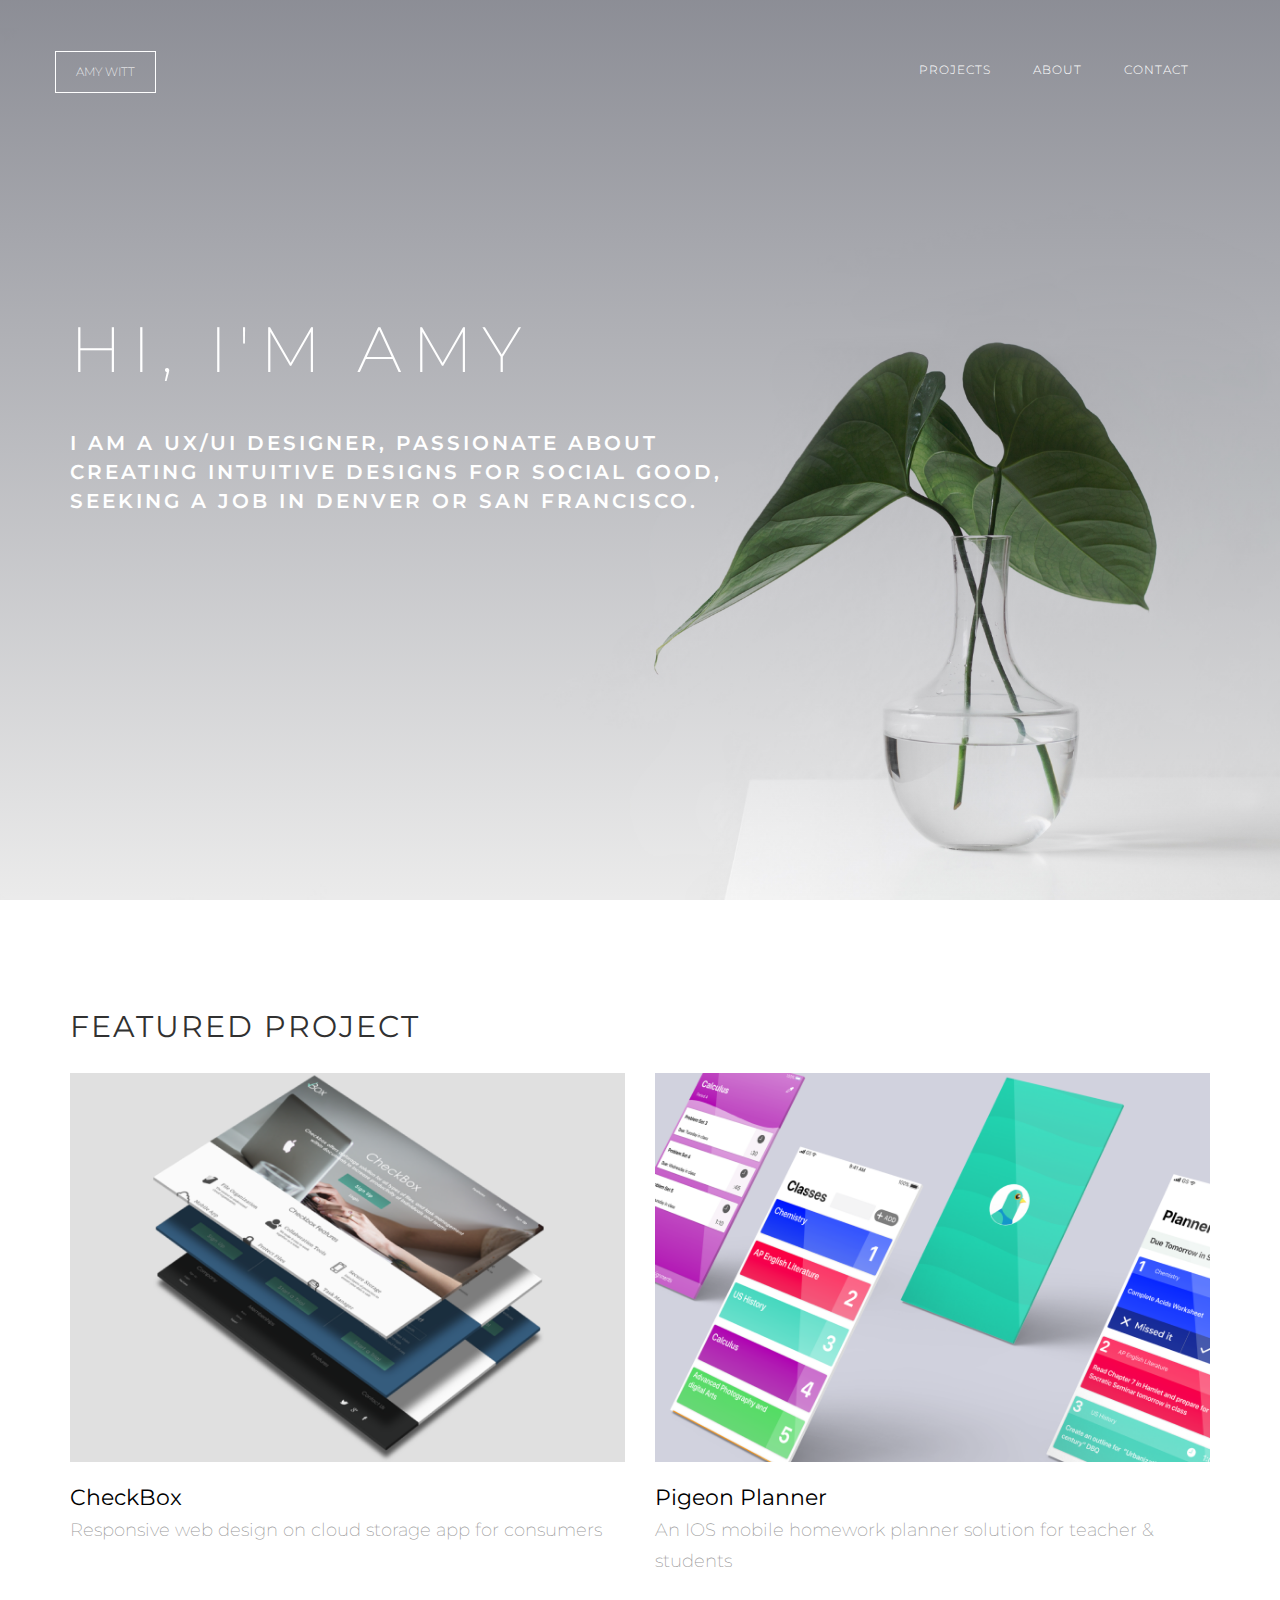
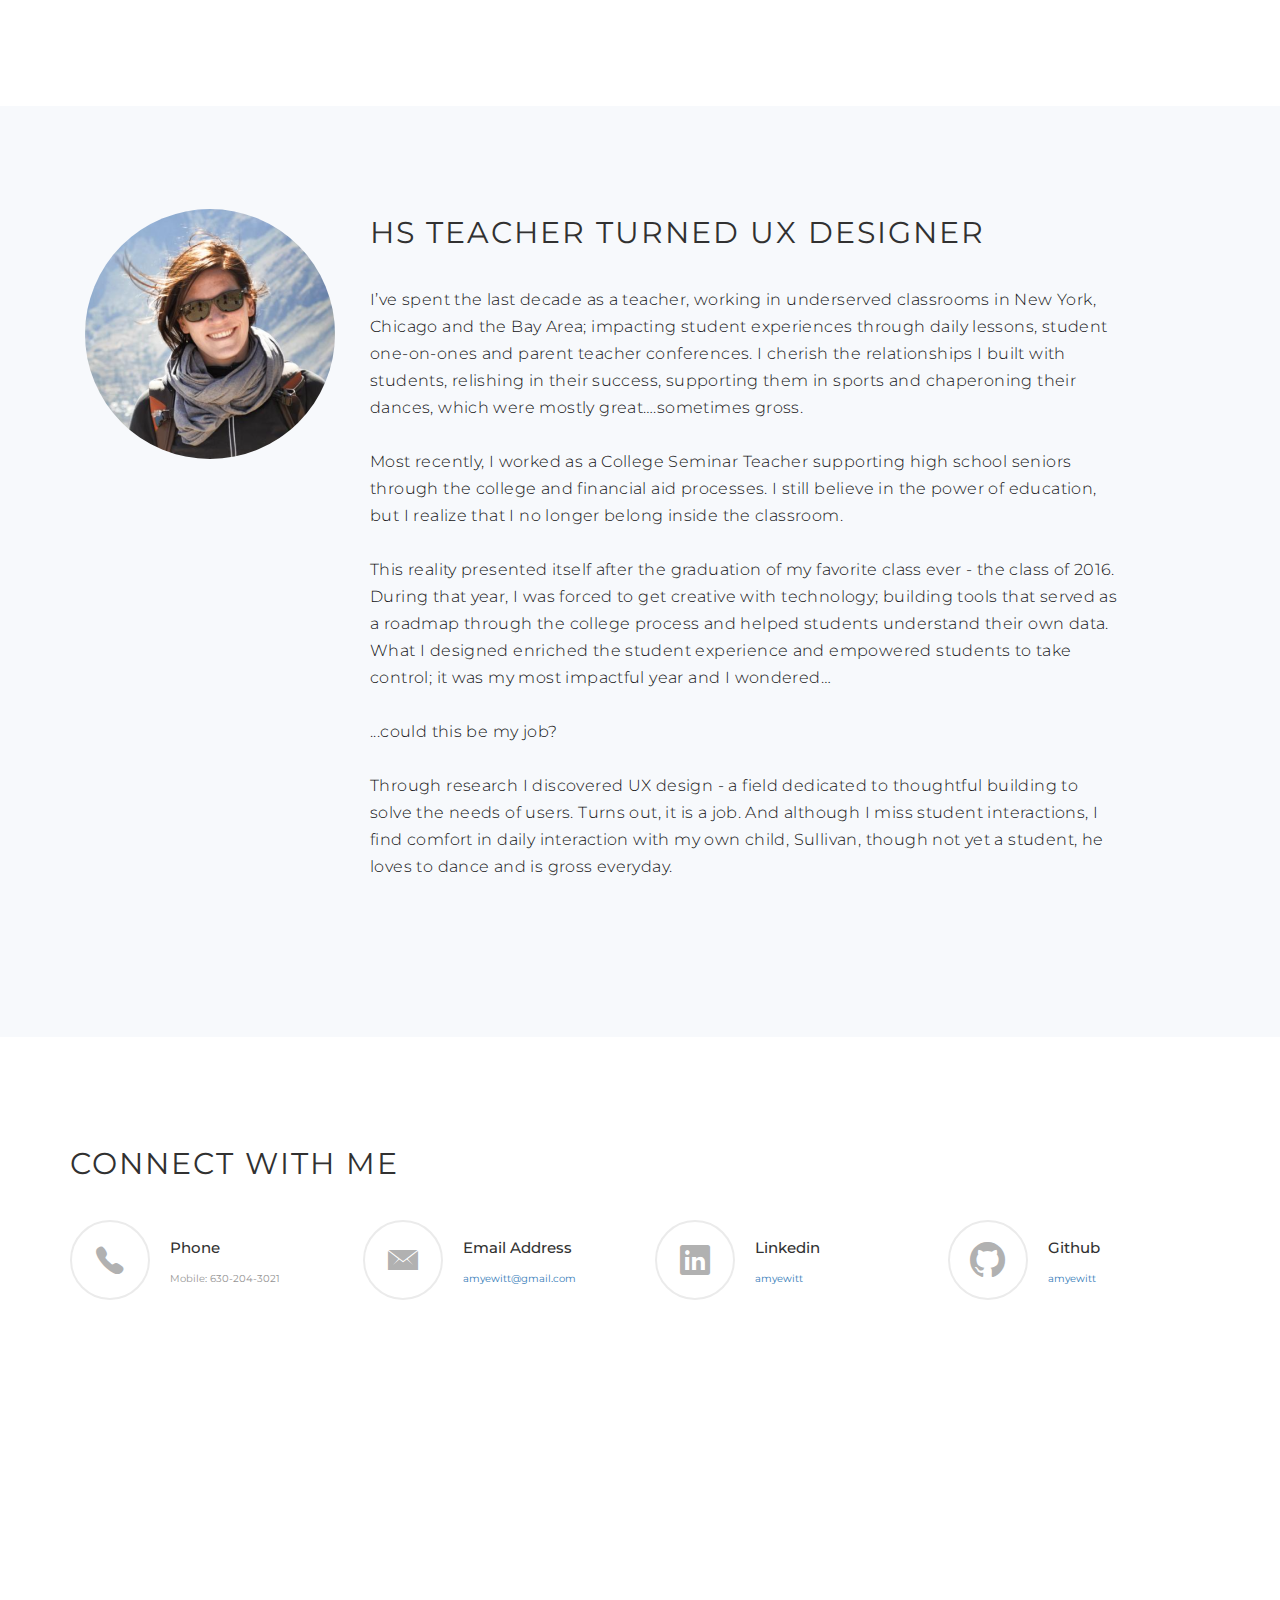
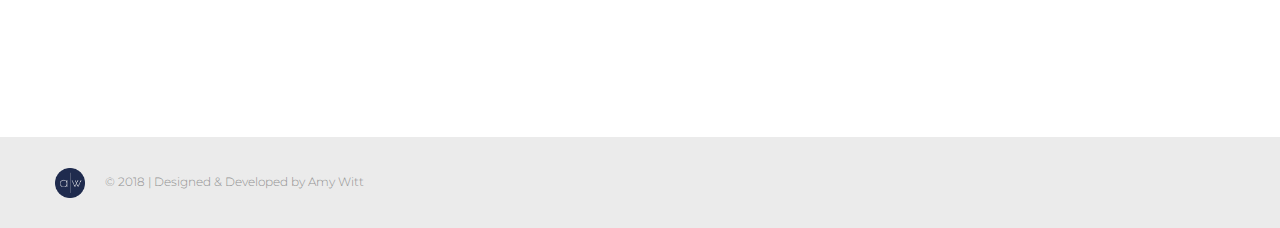
==== index.html @ c48c39c2 "update" ====
<!DOCTYPE html>
<html class="noIE" lang="en-US">
	<head>
		<!-- meta -->

		<link rel="apple-touch-icon" sizes="57x57" href="assets/images/favicon.ico/apple-icon-57x57.png">
			<link rel="apple-touch-icon" sizes="60x60" href="assets/images/favicon.ico/apple-icon-60x60.png">
			<link rel="apple-touch-icon" sizes="72x72" href="assets/images/favicon.ico/apple-icon-72x72.png">
			<link rel="apple-touch-icon" sizes="76x76" href="assets/images/favicon.ico/apple-icon-76x76.png">
			<link rel="apple-touch-icon" sizes="114x114" href="assets/images/favicon.ico/apple-icon-114x114.png">
			<link rel="apple-touch-icon" sizes="120x120" href="assets/images/favicon.ico/apple-icon-120x120.png">
			<link rel="apple-touch-icon" sizes="144x144" href="assets/images/favicon.ico/apple-icon-144x144.png">
			<link rel="apple-touch-icon" sizes="152x152" href="assets/images/favicon.ico/apple-icon-152x152.png">
			<link rel="apple-touch-icon" sizes="180x180" href="assets/images/favicon.ico/apple-icon-180x180.png">
			<link rel="icon" type="image/png" sizes="192x192"  href="assets/images/favicon.ico/android-icon-192x192.png">
			<link rel="icon" type="image/png" sizes="32x32" href="assets/images/favicon.ico/favicon-32x32.png">
			<link rel="icon" type="image/png" sizes="96x96" href="assets/images/favicon.ico/favicon-96x96.png">
			<link rel="icon" type="image/png" sizes="16x16" href="assets/images/favicon.ico/favicon-16x16.png">
			<link rel="manifest" href="/manifest.json">
			<meta name="msapplication-TileColor" content="#ffffff">
			<meta name="msapplication-TileImage" content="/ms-icon-144x144.png">
			<meta name="theme-color" content="#ffffff">

			<meta http-equiv="X-UA-Compatible" content="IE=edge">
			<meta http-equiv="Content-Type" content="text/html; charset=UTF-8"/>
			<meta name="viewport" content="width=device-width, initial-scale = 1.0, maximum-scale=1.0, user-scalable=no"/>
			<meta name="Amy Witt Portfolio" content="UX Design Portfolio">
    	<meta name="Amy Witt" content="UX Designer">

    	<title>Amy Witt | Portfolio</title>

			<link href="https://fonts.googleapis.com/css?family=Montserrat:100,200,300,400,500,600,700,800,900" rel="stylesheet">
    	<link href="https://fonts.googleapis.com/css?family=Lato:100,100i,300,300i,400,400i,700,700i,900,900i" rel="stylesheet">


			<link rel="stylesheet" href="assets/css/bootstrap.min.css">
			<link rel="stylesheet" href="assets/css/ionicons.min.css">
			<link rel="stylesheet" href="assets/css/owl.carousel.css">
			<link rel="stylesheet" href="assets/css/owl.theme.css">
	    <link rel="stylesheet" href="assets/css/main.css">
			<link rel="stylesheet" href="assets/css/one-page-style.css">

			<!-- Global site tag (gtag.js) - Google Analytics -->
			<script async src="https://www.googletagmanager.com/gtag/js?id=UA-115890417-1"></script>
			<script>
				window.dataLayer = window.dataLayer || [];
				function gtag(){dataLayer.push(arguments);}
				gtag('js', new Date());

				gtag('config', 'UA-115890417-1');
			</script>

	</head>
  <body>
    <section class="header" id="header">

      <nav class="navbar navbar-default" id="navigation-bar">
        <div class="container">
        <!-- Brand and toggle get grouped for better mobile display -->
          <div class="navbar-header">
            <button type="button" class="navbar-toggle collapsed" data-toggle="collapse" data-target="#bs-example-navbar-collapse-1" aria-expanded="false">
              <span class="sr-only">Toggle navigation</span>
              <span class="icon-bar"></span>
              <span class="icon-bar"></span>
              <span class="icon-bar"></span>
            </button>
            <a class="navbar-brand" href="index.html">Amy Witt
            </a>
          </div> <!-- /.navbar-header -->

          <!-- Collect the nav links, forms, and other content for toggling -->
            <div class="collapse navbar-collapse" id="bs-example-navbar-collapse-1">
            <ul class="nav navbar-nav navbar-right">
              <li><a href="#portfolio">projects</a></li>
              <li><a href="#about">about</a></li>
              <li><a href="#contact">contact</a></li>
            </ul> <!-- /.nav -->
            </div><!-- /.navbar-collapse -->
          </div><!-- /.container -->
      </nav>
      <div class="container">
        <div class="header-table">
          <div class="header-wrapper">
            <h1 class="header-title">
              Hi, I'm Amy
            </h1>
            <p class="header-subtitle">
              I am a UX/UI designer, passionate about creating intuitive designs for social good, seeking a job in Denver or San Francisco.
            </p>
          </div> <!-- /.header-wrapper -->
        </div>
      </div> <!-- /.container -->
    </section> <!-- /#header -->

      <!-- Portfolio -->
  	<section class="portfolio" id="portfolio">
  		<div class="container section-wrapper">
  			<h2 class="section-title black">
  				featured project
  			</h2> <!-- /.section-title -->
  			<div class="row">
					<!-- if one project col-bg-4 col-sm-8, if two projects col-md-6, col-sm-8, if 3 or more col-sm-4, col-md-8-->
  				<div class="col-md-6 col-sm-8">
  					<div class="portfolio-item">
  							<a href="checkbox.html">
  								<div class="portfolio-img">
  								 <img src="assets/images/port-1.png" alt="project image" class="port-item"/>
  								</div> <!-- /.portfolio-img -->
  							</a>
	  						<div class="portfolio-item-details">
									<a href="checkbox.html">
	  							<div class="portfolio-item-name">
	  								CheckBox<br>
	                  <small>Responsive web design on cloud storage app for consumers</small>
	  							</div> <!-- /.portfolio-item-name -->
								</a>
	  						</div> <!-- /.portfolio-item-details -->
  					</div> <!-- /.portfolio-item -->
  				</div> <!-- /.col-md-4 -->

					<div class="col-md-6 col-sm-8">
  					<div class="portfolio-item">
  							<a href="pigeon.html">
  								<div class="portfolio-img">
  								 <img src="assets/images/port-2.png" alt="project image" class="port-item"/>
  								</div> <!-- /.portfolio-img -->
  							</a>
	  						<div class="portfolio-item-details">
									<a href="pigeon.html">
	  							<div class="portfolio-item-name">
	  								Pigeon Planner<br>
	                  <small>An IOS mobile homework planner solution for teacher & students</small>
	  							</div> <!-- /.portfolio-item-name -->
								</a>
	  						</div> <!-- /.portfolio-item-details -->
  					</div> <!-- /.portfolio-item -->
  				</div> <!-- /.col-md-4 -->
					<!--
  				<div class="col-sm-4 col-med-8">
  					<div class="portfolio-item">
  						<a href="#">
  							<div class="portfolio-img">
  									<img src="assets/images/port-3.png" alt="project image" class="port-item">
  							</div>
  						</a>
  						<div class="portfolio-item-details">
  							<div class="portfolio-item-name">
  								Project Title <br>
                  <small>A short summary of the project for visitors to understand my role</small>
  							</div>
  						</div>
  					</div>
  				</div>
  				<div class="col-sm-4 col-med-8">
  					<div class="portfolio-item">
  						<a href="#">
  							<div class="portfolio-img">
  									<img src="assets/images/port-4.png" alt="project image" class="port-item">
  							</div>
  						</a>
  						<div class="portfolio-item-details">
  							<div class="portfolio-item-name">
  								Project Title <br>
                  <small>A short summary of the project for visitors to understand my role</small>
  							</div>
  						</div>
  					</div>
  				</div>
  				<div class="col-sm-4 col-med-8">
  					<div class="portfolio-item">
  						<a href="#">
  							<div class="portfolio-img">
  									<img src="assets/images/port-5.png" alt="project image" class="port-item">
  							</div>
  						</a>
  						<div class="portfolio-item-details">
  							<div class="portfolio-item-name">
  								Project Title <br>
                  <small>A short summary of the project for visitors to understand my role</small>
  							</div>
  						</div>
  					</div>
  				</div>
  				<div class="col-sm-4 col-med-8">
  					<div class="portfolio-item">
  						<a href="#">
  							<div class="portfolio-img">
  									<img src="assets/images/port-6.png" alt="project image" class="port-item">
  							</div>
  						</a>
  						<div class="portfolio-item-details">
  							<div class="portfolio-item-name">
  								Project Title <br>
                  <small>A short summary of the project for visitors to understand my role</small>
  							</div>
  						</div>
  					</div>
  				</div>
					-->
  			</div> <!-- /.row -->
  		</div> <!-- /.container -->
  	</section> <!-- /.portfolio -->

		<!-- About Me -->
		<section class="about" id="about">
			<div class="container section-wrapper">

				<div class="about-content">
					<div class="col-lg-3 col-md-4 col-sm-4">
						<img src="assets/images/bio_pic.png" alt="Bio Pic" class="about-img">
					</div> <!-- /.col-md-3 -->

				</div> <!-- /.row -->

				<div class="row">

					<div class="col-lg-8">
						<h2 class="section-title black">
							HS teacher turned UX designer
						</h2> <!-- /.section-title -->
						<p class="section-item-detail">
							I’ve spent the last decade as a teacher, working in underserved classrooms in New York, Chicago and the Bay Area; impacting student experiences through daily lessons, student one-on-ones and parent teacher conferences. I cherish the relationships I built with students, relishing in their success, supporting them in sports and chaperoning their dances, which were mostly great….sometimes gross.<br></br>

							Most recently, I worked as a College Seminar Teacher supporting high school seniors through the college and financial aid processes. I still believe in the power of education, but I realize that I no longer belong inside the classroom.<br></br>

							This reality presented itself after the graduation of my favorite class ever - the class of 2016. During that year, I was forced to get creative with technology; building tools that served as a roadmap through the college process and helped students understand their own data. What I designed enriched the student experience and empowered students to take control; it was my most impactful year and I wondered…<br></br>

							...could this be my job?<br></br>

							Through research I discovered UX design - a field dedicated to thoughtful building to solve the needs of users. Turns out, it is a job. And although I miss student interactions, I find comfort in daily interaction with my own child, Sullivan, though not yet a student, he loves to dance and is gross everyday.<br></br>
						</p>
					</div>
				</div> <!-- /.row -->

			</div> <!-- /.container -->
		</section> <!-- /.about -->

    <!-- Contact -->
  	<section class="contact section-wrapper" id="contact">
  		<div class="container">
  			<h2 class="section-title black">
  				Connect With Me
  			</h2> <!-- /.section-title -->
  			<div class="row">
  	            <div class="col-md-3 contact-item col-sm-7 col-xs-12">
  	                <i class="ion-ios-telephone"></i>
  	                <h3>Phone</h3>
  	                <p class="contact">
  	                    Mobile: 630-204-3021 <br>
  	                </p>
  	            </div>
  	            <div class="col-md-3 contact-item col-sm-7 col-xs-12">
  	                <i class="ion-ios-email"></i>
  	                <h3>Email Address</h3>
  	                <p class="contact">
  	                    <a href="mailto:amyewitt@gmail.com">amyewitt@gmail.com</a> <br>
  	                </p>
  	            </div>
  							<div class="col-md-3 contact-item col-sm-7 col-xs-12">
  	                <i class="ion-social-linkedin"></i>
  	                <h3>Linkedin</h3>
  	                <p class="contact">
  	                    <a href="https://www.linkedin.com/in/amyewitt/">amyewitt</a><br>
  	                </p>
  	            </div>
  							<div class="col-md-3 contact-item col-sm-7 col-xs-12">
  	                <i class="ion-social-github"></i>
  	                <h3>Github</h3>
  	                <p class="contact">
  	                    <a href="https://github.com/amyewitt">amyewitt</a><br>
  	                </p>
  	            </div>


  	        </div> <!-- /.row -->

  					<!--
  					<form class="row form">
                  <h3>Leave A Message</h3>
                  <div class="col-sm-4 col-xs-12 form-group">
                      <label class="sr-only">Name</label>
                      <input name="name" class="form-control" type="text" placeholder="First Name">
                  </div>
                  <div class="col-sm-4 col-xs-12 form-group">
                      <label class="sr-only">Email</label>
                      <input name="email" class="form-control" type="email" placeholder="Email address">
                  </div>
                  <div class="col-sm-4 col-xs-12 form-group">
                      <label class="sr-only">Website</label>
                      <input name="website" class="form-control" type="text" placeholder="Your website">
                  </div>
                  <div class="row">
                      <div class="col-md-12 col-xs-12 form-group">
                          <label class="sr-only">Message</label>
                          <textarea class="message form-control" placeholder="Write message"></textarea>
                      </div>
                      <input class="btn btn-sub" type="submit" value="Send Message">
                  </div>
              </form>
  						-->
  		</div> <!-- /.container -->
  	</section> <!-- /.contact -->


      <!-- Footer -->
  	<footer>
  		<div class="container">
  			<div class="row">
  				<div class="col-bg-12">
  					<div class="copy">
  						<img src="assets/images/logo.png"/>&copy; 2018 | Designed & Developed by Amy Witt
  					</div>
  				</div>
  			</div> <!-- /.row -->
  		</div> <!-- /.container -->
  	</footer>

    <script src="assets/js/jquery-1.11.2.min.js"></script>
    <script src="assets/js/bootstrap.min.js"></script>
    <script src="assets/js/owl.carousel.min.js"></script>
    <script src="assets/js/contact.js"></script>
	   <script src="assets/js/script.js"></script>



     </body>
 </html>
---- assets/css/main.css ----
/*=================================================
||				1. Imports
==================================================*/


body
{
	font-family: 'Montserrat', sans-serif;
	overflow-x: hidden;
	color: #313131;
}
.black{
	color: #313131;
}
.white{
	background: #fff ;
}
.green{
	background: #143823;
}
.section-wrapper{
	padding-top: 90px;
	padding-bottom: 80px;
}
.section-title{
	font-size: 30px;
	font-weight: 400;
	text-transform: uppercase;
	text-align: left;
	letter-spacing: 2px;
	margin-bottom: 15px;
}
.section-item-title{
	font-size: 20px;
	font-weight: 400;
	letter-spacing: 3px;
	text-transform: uppercase;
}
.section-item-detail{
	font-size: 16px;
    font-weight: 300;
    margin-bottom: 50px;
    color: #999;
    letter-spacing: .39px;
}

.underline{
	height: 2px;
	width: 50px;
	margin: 0px auto 60px;
}

/*=================================================
||				3. Header
==================================================*/

.header
{
	background: linear-gradient(to top, rgba(46, 49, 65, 0), rgba(46, 49, 65, .5)),url('../images/01_header_image.png');
	background-color: #ebebeb;
	background-repeat: no-repeat;
	background-position: bottom;
	background-size: 100%;
	background-attachment: fixed;
	height: 100vh;
	color: #fff;
	text-transform: uppercase;
}

@media (max-width:1070px) and (min-width:621px) {
	.header {
	background-attachment: scroll !important;
	height: 90vh;
}
}
@media (max-width:620px) {
	.header {
	background-attachment: scroll !important;
	height: 75vh;
	background-size: cover;
}

}

/*=================================navbar==========================*/
.navbar-default .navbar-brand{
	border: 1px solid #fff;
	color: #fff;
	font-size: 12px;
	padding: 10px 20px;
	height: auto;
	font-weight: 200;
}
.navbar-default .navbar-brand:focus, .navbar-default .navbar-brand:hover{
	color: #fff;
}
.navbar-default .navbar-toggle .icon-bar {
    background-color: #FFF;
}
.navbar-fixed-top .navbar-toggle .icon-bar {
    background-color: #313131;
}
.navbar-fixed-top .navbar-toggle{
	border-color: #313131;
}
.navbar-default {
    background-color: transparent;
    border-color: transparent;
    padding-top: 50px;
}
.navbar-default .navbar-nav>li>a{
	color: #fff;
    /*text-transform: uppercase;*/
    padding-right: 20px;
    padding-left: 20px;
    border: 1px solid transparent;
    font-size: 12px;
    font-weight: 300;
    letter-spacing: 1px;
}
.navbar-default .navbar-toggle{
	border-radius: 0px;
}
.navbar-default .navbar-nav>li>a:hover{
	border: 1px solid rgba(255, 255, 255, 0.6);
	color: #fff;
}
.navbar-default .navbar-nav>li>a:focus, .navbar-default .navbar-nav>li>a:hover{
	color: #fff;
}
.navbar-nav>li>a {
    padding-top: 8px;
    padding-bottom: 8px;
}
.navbar-default .navbar-toggle:focus, .navbar-default .navbar-toggle:hover{
	background: transparent;
}
.navbar-default .navbar-nav>.active>a, .navbar-default .navbar-nav>.active>a:focus, .navbar-default .navbar-nav>.active>a:hover{
    background-color: transparent;
    border: 1px solid rgba(255, 255, 255, 0.6);
    color: #fff;
}

@media (max-width: 960px){
	.nav>li{
		text-align: center;
	}

  .navbar-default .navbar-brand{
		margin-left: 15px;
	}
}

/*======================================Home===================================*/

.header-wrapper{
	text-align: left;
	display: table-cell;
	vertical-align: top;
	position: relative;
	padding-top: 20vh;
}
.header-table{
	display: table;
	height: 100vh;
	width: 100%;
}
.header-title{
	font-size: 64px;
	letter-spacing: 10px;
	font-weight: 200;
	margin-bottom: 5vh;
}
.header-subtitle{
	font-size: 20px;
	letter-spacing: 3px;
	font-weight: 600;
	width: 60%;
}

@media (max-width:1070px) and (min-width:621px) {

	.header-wrapper{
		padding-top: 20vh;
	}

.header-subtitle{
  width: 80%
}
}

@media screen and (max-width: 620px) {
	.header-wrapper{
		padding-top: 2vh;
	}

.header-title{
	font-size: 40px;
	letter-spacing: 5px;
}

.header-subtitle{
	font-size: 14px;
  width: 80%
}
}

@media (max-width: 480px){
	.header-table{
		max-height: 627px;
	}
}


/*=================================================
||				Portfolio
==================================================*/
.porfolio{
	background: #ffffff;
}
.portfolio-img{
	position: relative;
	overflow: hidden;
	text-align: center;
}
.portfolio-img .port-item{
	width: 100%;
	height: auto;
	transition: all .6s ease-in-out;
}


.portfolio-img:after {
    content: '\A';
    position: absolute;
    width: 100%; height:100%;
    top:0; left:0;
    background:rgba(0,0,0,0.5);
    opacity: 0;
    transition: all 1s;
    -webkit-transition: all 1s;
}

.portfolio-img:hover:after {
    opacity: 1;
}

.portfolio-img:hover .portfolio-img-hover{
	position: absolute;
	top: 0;
	left: 0;
	width: 100%;
	height: 100%;
	transition: all .6s ease-in-out;
	background: rgba(0, 0, 0, 0.5);
}

.plus{
	display: none;
}
.portfolio-img:hover .plus{
	display: inline-block;
	padding-top: 25%;
}
.portfolio-img:hover .port-item{
	transform: scale(1.1);
}

.portfolio .section-title{
	margin-bottom: 30px;
	padding-bottom: 0px;
}

.portfolio-item-details{
	margin: 20px 0px 50px;
}
.portfolio-item-name{
	display: inline-block;
	/*change font size below to 15px when 3 projects*/
	font-size: 22px;
}

a .portfolio-item-name {
	text-decoration: none;
	color:black;
}

.portfolio-item-name small{
	/*change font size below to 13px when 3 projects and delete font weight*/
	font-size: 18px;
	color: #999999;
	font-weight: 200;
}

.portfolio-item-name a:hover{
	color:#C2C2C2;
}


@media (max-width: 960px){
  .portfolio .portfolio-item{
		margin: 15px;
	}

	.portfolio-item-details{
		margin: 20px 0px 50px;
	}
	.portfolio-item-name{
		display: inline-block;
		font-size: 15px;
	}

	.portfolio-item-name a{
		text-decoration: none;
		color:black;
	}

	.portfolio-item-name small{
		font-size: 13px;
		color: #969595;
	}

	.portfolio .section-wrapper{
		padding-top: 60px;
		padding-bottom: 80px;
	}
}

/*=================================================
||				Contact
==================================================*/

.contact{
    background: #ffffff;
    text-align: left;
}

.contact .container{
    height: 35vh;
}

.contact .section-title {
	margin-bottom: 40px;
	padding-bottom: 0px;
}

.contact i {
    width: 80px;
    height: 80px;
    border-radius: 60px;
    border: 2px solid #ebebeb;
    color: #b1b1b1;
    font-size: 40px;
    display: inline-block;
    margin-right: 20px;
    margin-top: 0px;
    padding: 10px 0;
    text-align: center;
    float: left;
    transition: all .6s ease-in-out;
}
.contact-item:hover i{
    background-color: #b1b1b1;
    border: 2px solid #b1b1b1 !important;
    color: #fff;
}
.contact h3{
  padding-top: 0px;
  padding-bottom: 5px;
  font-size: 15px;
}
.contact p{
  font-size: 13px;
  color: #969595;
}

.btn-sub {
    border-radius: 0px;
    color: white;
    background-color: #143823;
    padding: 10px 25px;
    margin: 10px 30px;
    border-color: #143823;
    text-transform: uppercase;
    transition: all .4s ease-in-out;
}
.btn-sub:hover{
    background-color: #fff;
    border-color: #143823;
    color: #143823;
}

@media (max-width:1366px) and (min-width:1000px) {
.contact .container{
		height: 530px;
}

.contact h3{
	padding-top: 0px;
	padding-bottom: 5px;
	font-size: 15px;
}

.contact p{
  font-size: 10px;
  color: #969595;
}

.contact-item {
	margin-bottom: 20px;
}

.contact i {
		margin-bottom: 20px;
	}
}

@media (max-width: 999px){
.contact .container{
    height: 530px;
}

.contact h3{
  padding-top: 0px;
  padding-bottom: 5px;
  font-size: 15px;
}

.contact p{
  font-size: 13px;
}

.contact-item {
	margin-bottom: 20px;
	margin-right: 0px;
	margin-left: 0px;
}

.contact i {
    margin-bottom: 20px;
	}
}
/*

.form{
    margin-top: 50px;
    background: #f9f9f9;
}
.form h3{
    margin-left: 15px;
    font-size: 25px;
}
.form .message{
    margin: 0px 15px;
    height: 180px;
    width: 98%;
}

input[type="username"], input[type="email"], input[type="text"], .message{
  border-color: transparent;
  background: #fff;
  font-size: 13px;
  color: #969595;
}
input[type="username"]:focus, input[type="email"]:focus, input[type="text"]:focus, .message:focus{
    border-color: #4a148c;
    box-shadow: 0 0 8px rgba(74,20,140,.1) !important;
}
input.form-control, .message {
    border-radius: 0px;
}
*/

/*=================================================
||				About
==================================================*/

.about{
	background: #F7F9FC;
}

.about-content {
	display: block;
}

.about-img {
	display: inline-block;
  border-radius: 180px;
	height: 250px;
	width: auto;
	margin-top: 5%;
	margin-bottom: 5%;
}

.about-detail{
  font-family: 'lato', sans-serif;
	font-size: 16px;
	color: #999999;
	font-weight: 200;
	top: 50%;
	transform: translateY(50%);
	/*position: absolute;*/
	/*padding-left: 40px;*/
    /*line-height: 22px;*/
}
.section-item-title, .section-item-detail{
	text-align: left;
}

.about .section-title{
	margin-bottom: 3%;
	display: inline-block;
}

.section-item-detail {
	display: inline-block;
	font-size: 16px;
	line-height: 27px;
	color: #121212;
	margin-top: 2%;
}

.about .row:nth-child(4){
	margin-top: 50px;
}

@media (max-width:1070px) and (min-width:621px){

		img.about-img {
	    height: 300px;
			text-align: center;
	}

.about .section-title{
  text-align: left;
  font-size: 24px;
}

.about .section-title {
	width: 1500px;
}
}

@media (max-width:620px){

		img.about-img {
	    height: 200px;
			text-align: center;
	}

.about .section-title{
  text-align: left;
  font-size: 24px;
}
}


  /*=================================================
  ||				10. Footer
  ==================================================*/

  .copy{
  	font-size: 12px;
  	font-weight: 300;
  	color: #929292;
  	padding: 10px 0px;
  }


  /*=================================================
  ||				11. Others
  ==================================================*/

  /*Testimonial*/
  .testimonial{
  	background: url('../images/testimonial.png');
  	color: #fff;
  }
  .testimonial .section-title{
  	color: #fff;
  }
  .testimonial-detail{
  	font-style: italic;
  	font-size: 15px;
  	font-weight: 200;
  	margin-bottom: 50px;
  }
  .test-name {
      margin-bottom: 40px;
  }
  /*Owl carousel*/
  .owl-theme .owl-controls .owl-nav [class*=owl-]{
  	background: transparent;
  }
  .owl-theme .owl-dots .owl-dot span{
  	width: 20px;
  	height: 8px;
  	border-radius: 0px;
  	background: transparent;
  	border: 1px solid #fff;
  }
  .owl-theme .owl-dots .owl-dot.active span, .owl-theme .owl-dots .owl-dot:hover span{
  	background: #fff;
  }
  .owl-theme .owl-controls .owl-nav [class*=owl-]:hover{
  	background: transparent;
  }
  /*Add*/
  .add .owl-prev:before
  {
      content: url("../images/bleft.png");
  }
  .add .owl-next:before
  {
      content: url("../images/bright.png");
  }
  .owl-next
  {
  	right: -90px;
  }
  .owl-prev
  {
  	left: -90px;
  }
  .add .owl-prev, .add .owl-next
  {
  	top: 25%;
  }
  .add-item{
  	padding: 20px;
  }
  @media (max-width: 960px){

  	.service-img{
  		opacity: .2;
  	}
  	.fun-box{
  		margin: 15px;
  	}
  	.quote{
  		padding: 0 50px;
  	}

  	.options a{
  		padding: 0 5px;
  	}

  	.quote{
  		padding: 0 15px;
  	}
  }
---- assets/css/one-page-style.css ----
.one-page-nav{
	padding: 10px 0px;
	background: #ffffff;
}
.one-page-nav .navbar-nav>.active>a, .one-page-nav .navbar-nav>.active>a:focus, .one-page-nav .navbar-nav>.active>a:hover{
    background-color: transparent;
    border: 1px solid rgba(0, 0, 0, 0.6);
	color: #313131;
}.one-page-nav .navbar-nav>li>a{
	color: #313131;
}
.one-page-nav .navbar-nav>li>a:hover{
	border: 1px solid rgba(0, 0, 0, 0.6);
	color: #313131;
}
.one-page-nav .navbar-nav>li>a:focus, .one-page-nav .navbar-nav>li>a:hover{
	color: #313131;
}
.one-page-nav .navbar-brand{
	border: 1px solid #313131;
	color: #313131;
}

footer{
	background: #ebebeb;
	border-top: 1px solid #ebebeb;
	padding: 20px 0px;
}

footer img {
	height: 30px;
	width: 30px;
	margin-right:20px;
}

@media (max-width: 960px) {
footer{
	text-align: left;
}

footer img {
	margin-left: 10px;
}

footer .text-right{
	text-align: left;
}
}
@media (max-width:620px) {
	footer img {
		height: 30px;
		width: 30px;
		margin-right:5px;
		margin-left: 10px;
	}
}
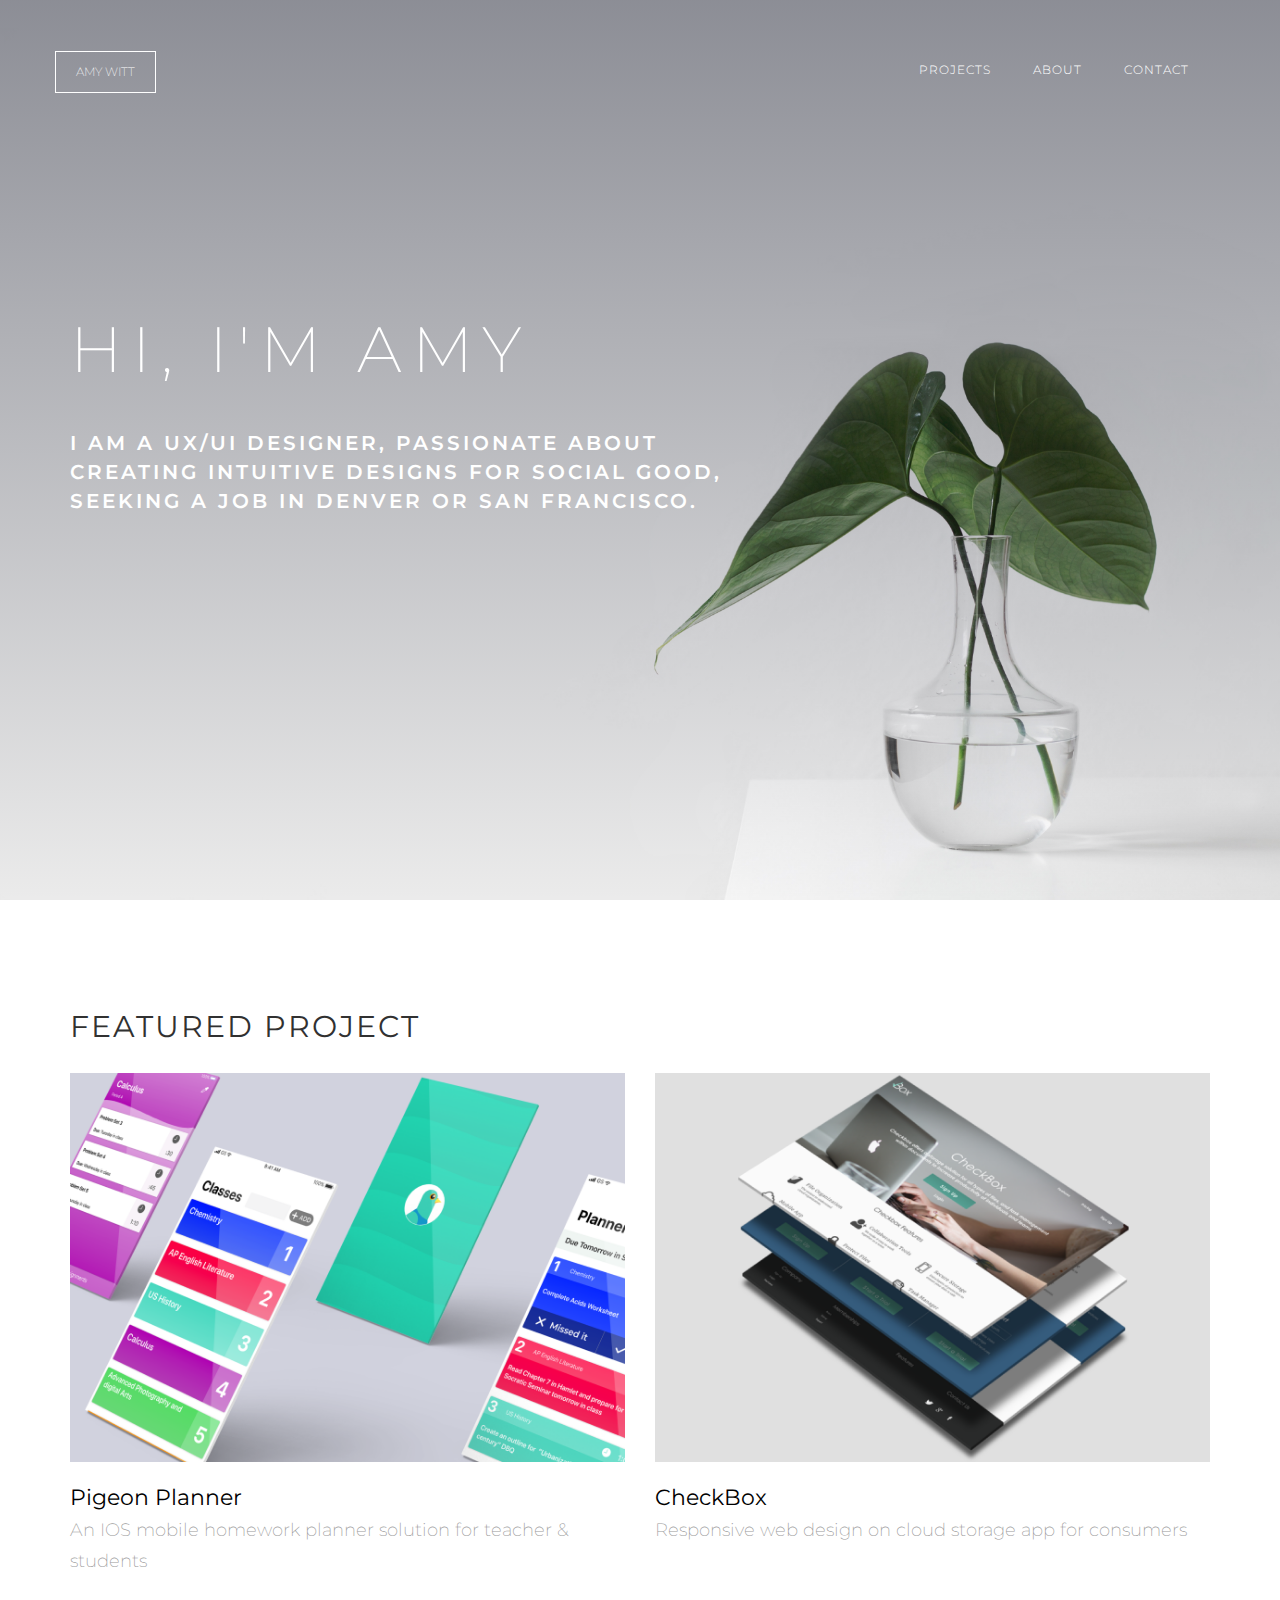
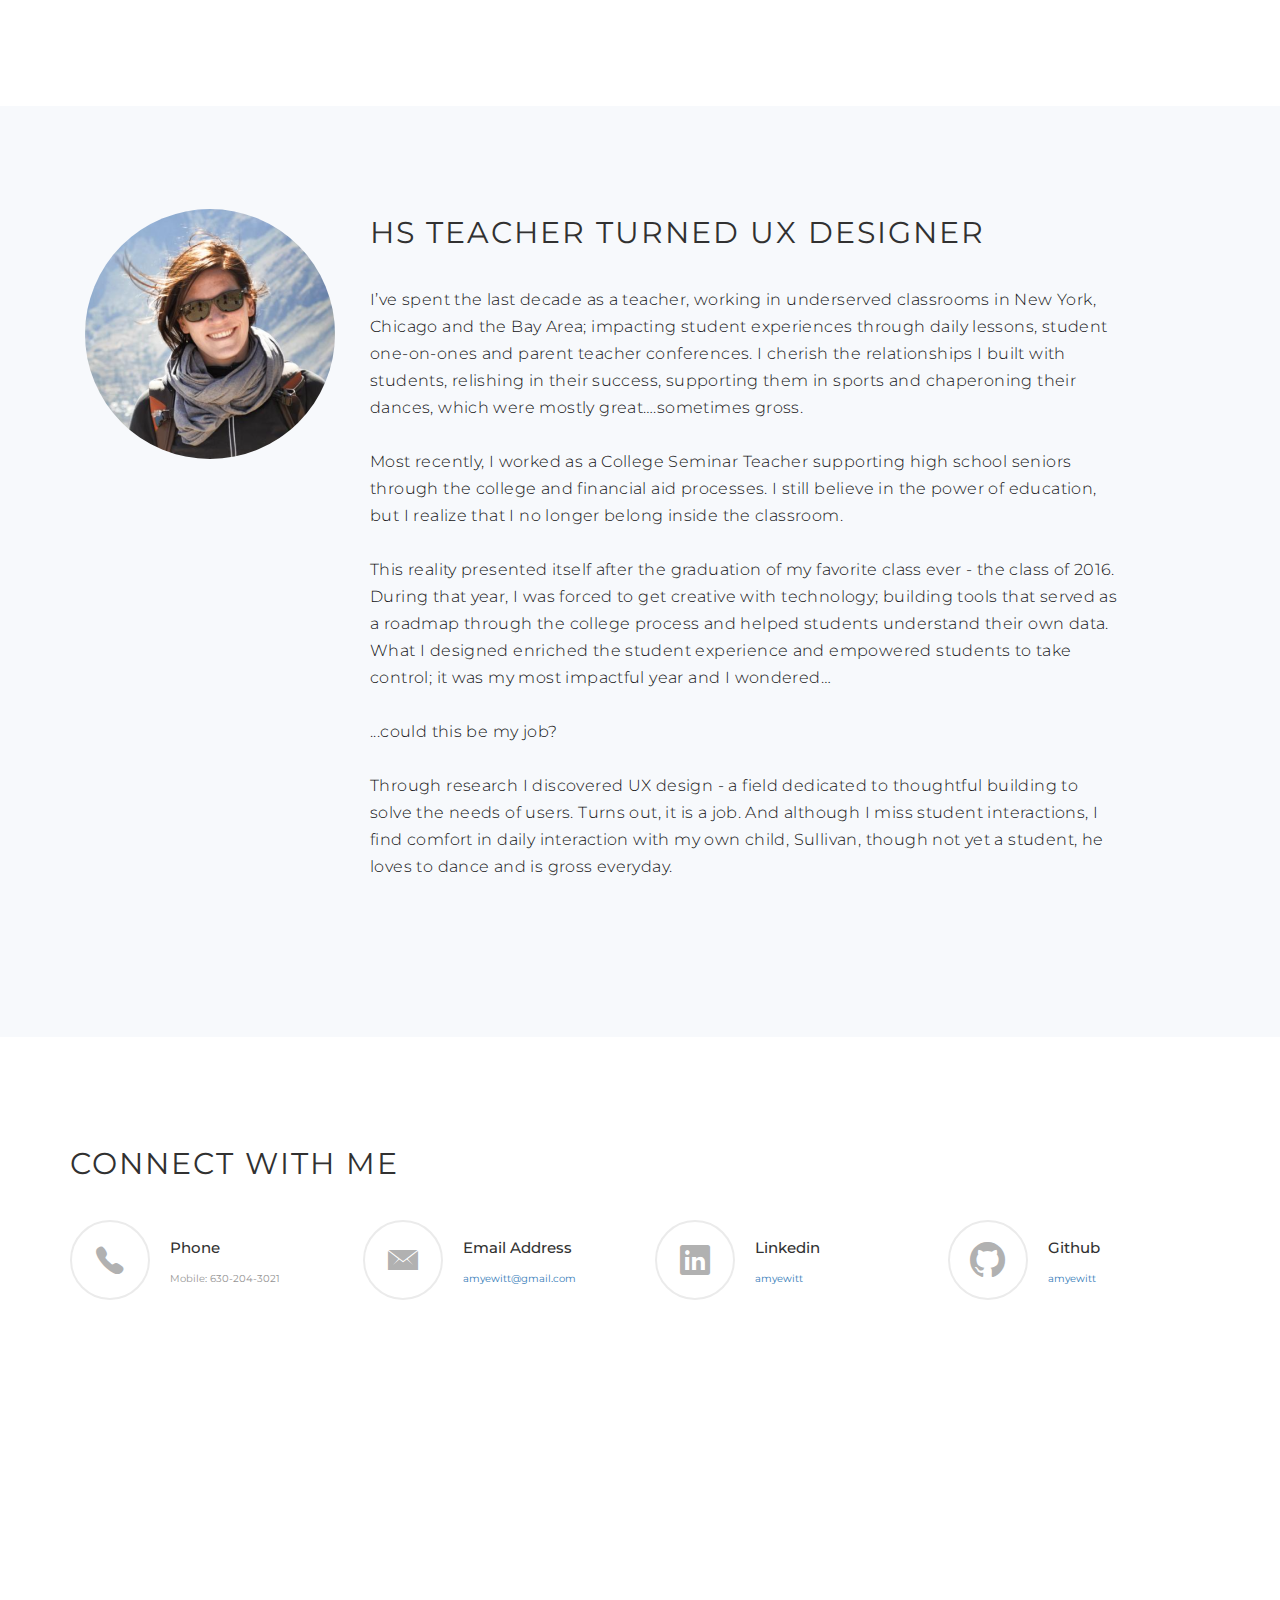
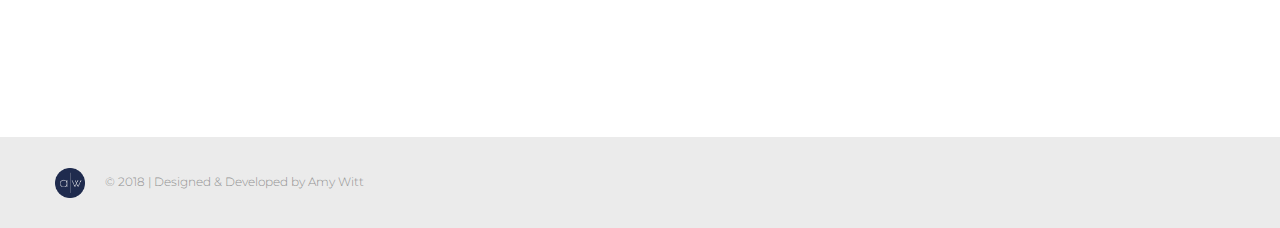
==== commit ccf1184c: "updates to pigeon" ====
--- a/index.html
+++ b/index.html
@@ -100,7 +100,25 @@
   			</h2> <!-- /.section-title -->
   			<div class="row">
 					<!-- if one project col-bg-4 col-sm-8, if two projects col-md-6, col-sm-8, if 3 or more col-sm-4, col-md-8-->
-  				<div class="col-md-6 col-sm-8">
+					<div class="col-md-6 col-sm-8">
+  					<div class="portfolio-item">
+  							<a href="pigeon.html">
+  								<div class="portfolio-img">
+  								 <img src="assets/images/port-2.png" alt="project image" class="port-item"/>
+  								</div> <!-- /.portfolio-img -->
+  							</a>
+	  						<div class="portfolio-item-details">
+									<a href="pigeon.html">
+	  							<div class="portfolio-item-name">
+	  								Pigeon Planner<br>
+	                  <small>An IOS mobile homework planner solution for teacher & students</small>
+	  							</div> <!-- /.portfolio-item-name -->
+								</a>
+	  						</div> <!-- /.portfolio-item-details -->
+  					</div> <!-- /.portfolio-item -->
+  				</div> <!-- /.col-md-4 -->
+
+					<div class="col-md-6 col-sm-8">
   					<div class="portfolio-item">
   							<a href="checkbox.html">
   								<div class="portfolio-img">
@@ -118,23 +136,7 @@
   					</div> <!-- /.portfolio-item -->
   				</div> <!-- /.col-md-4 -->
 
-					<div class="col-md-6 col-sm-8">
-  					<div class="portfolio-item">
-  							<a href="pigeon.html">
-  								<div class="portfolio-img">
-  								 <img src="assets/images/port-2.png" alt="project image" class="port-item"/>
-  								</div> <!-- /.portfolio-img -->
-  							</a>
-	  						<div class="portfolio-item-details">
-									<a href="pigeon.html">
-	  							<div class="portfolio-item-name">
-	  								Pigeon Planner<br>
-	                  <small>An IOS mobile homework planner solution for teacher & students</small>
-	  							</div> <!-- /.portfolio-item-name -->
-								</a>
-	  						</div> <!-- /.portfolio-item-details -->
-  					</div> <!-- /.portfolio-item -->
-  				</div> <!-- /.col-md-4 -->
+
 					<!--
   				<div class="col-sm-4 col-med-8">
   					<div class="portfolio-item">
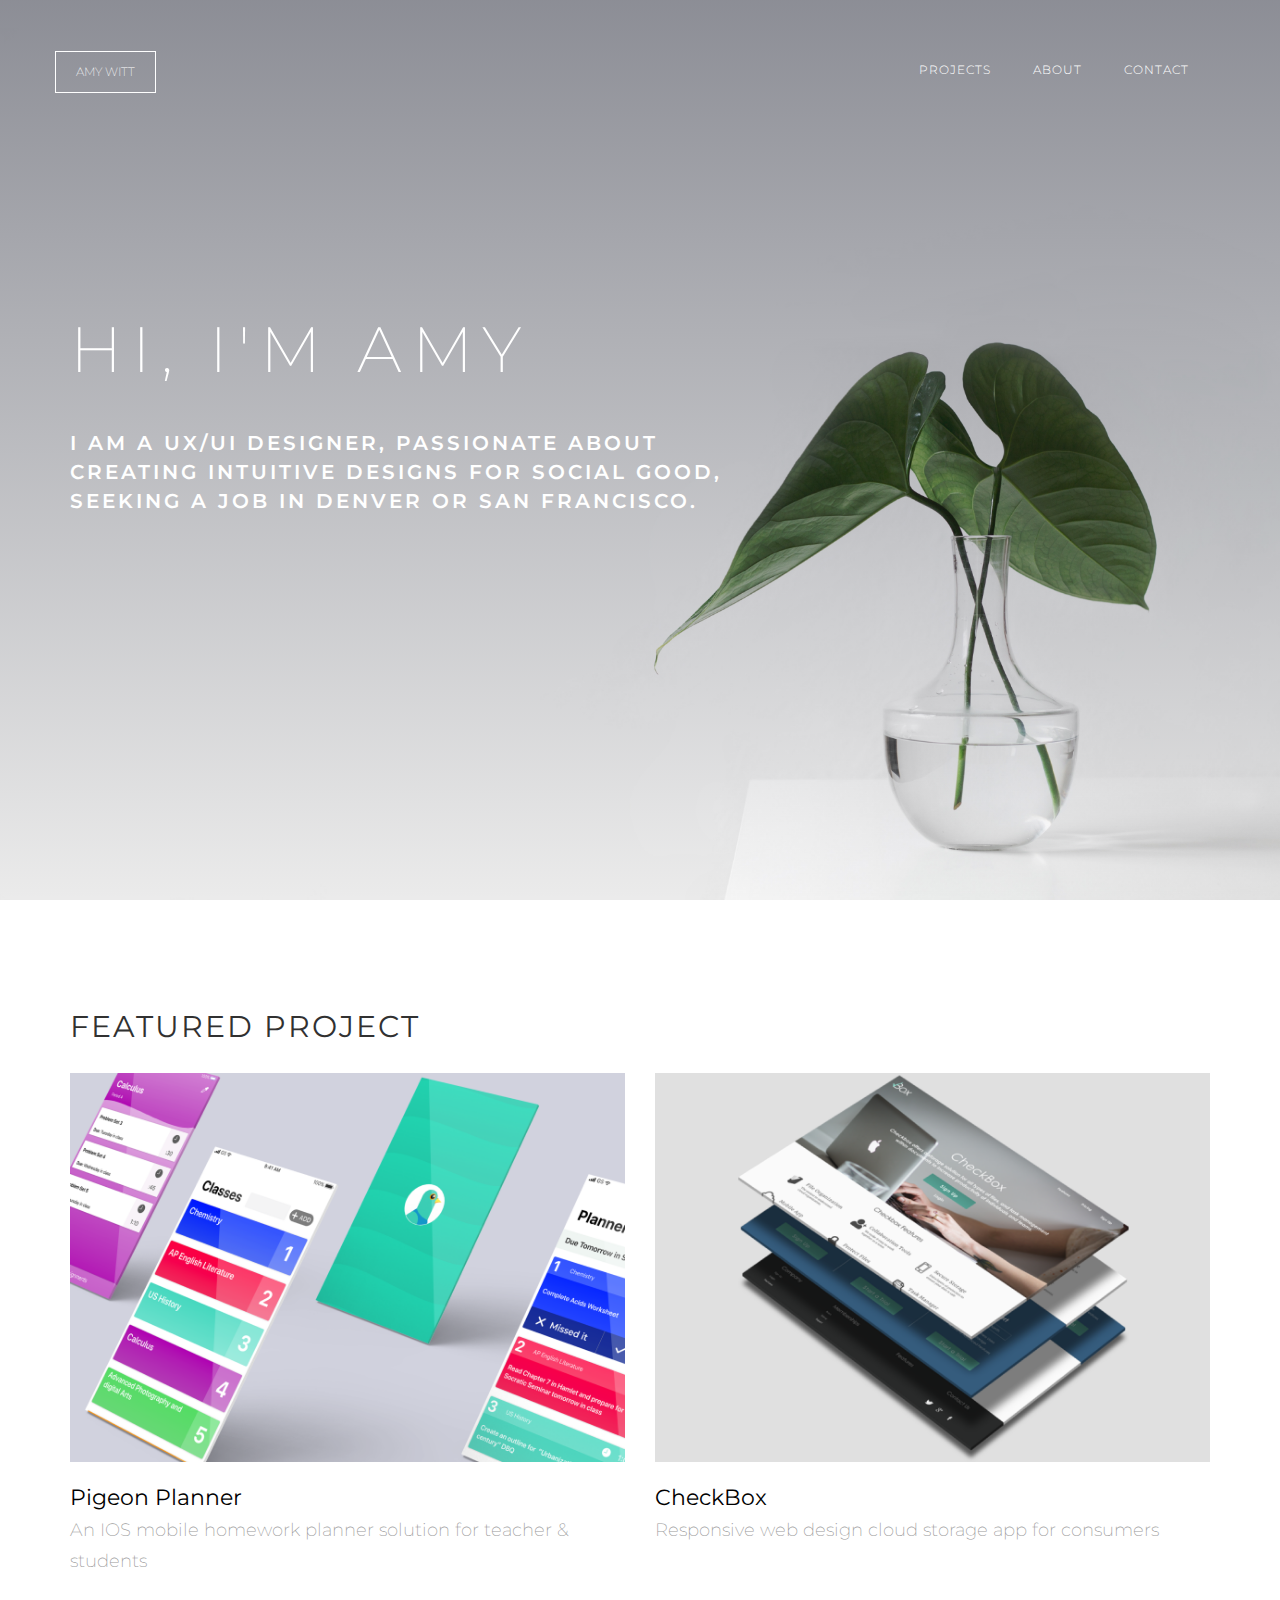
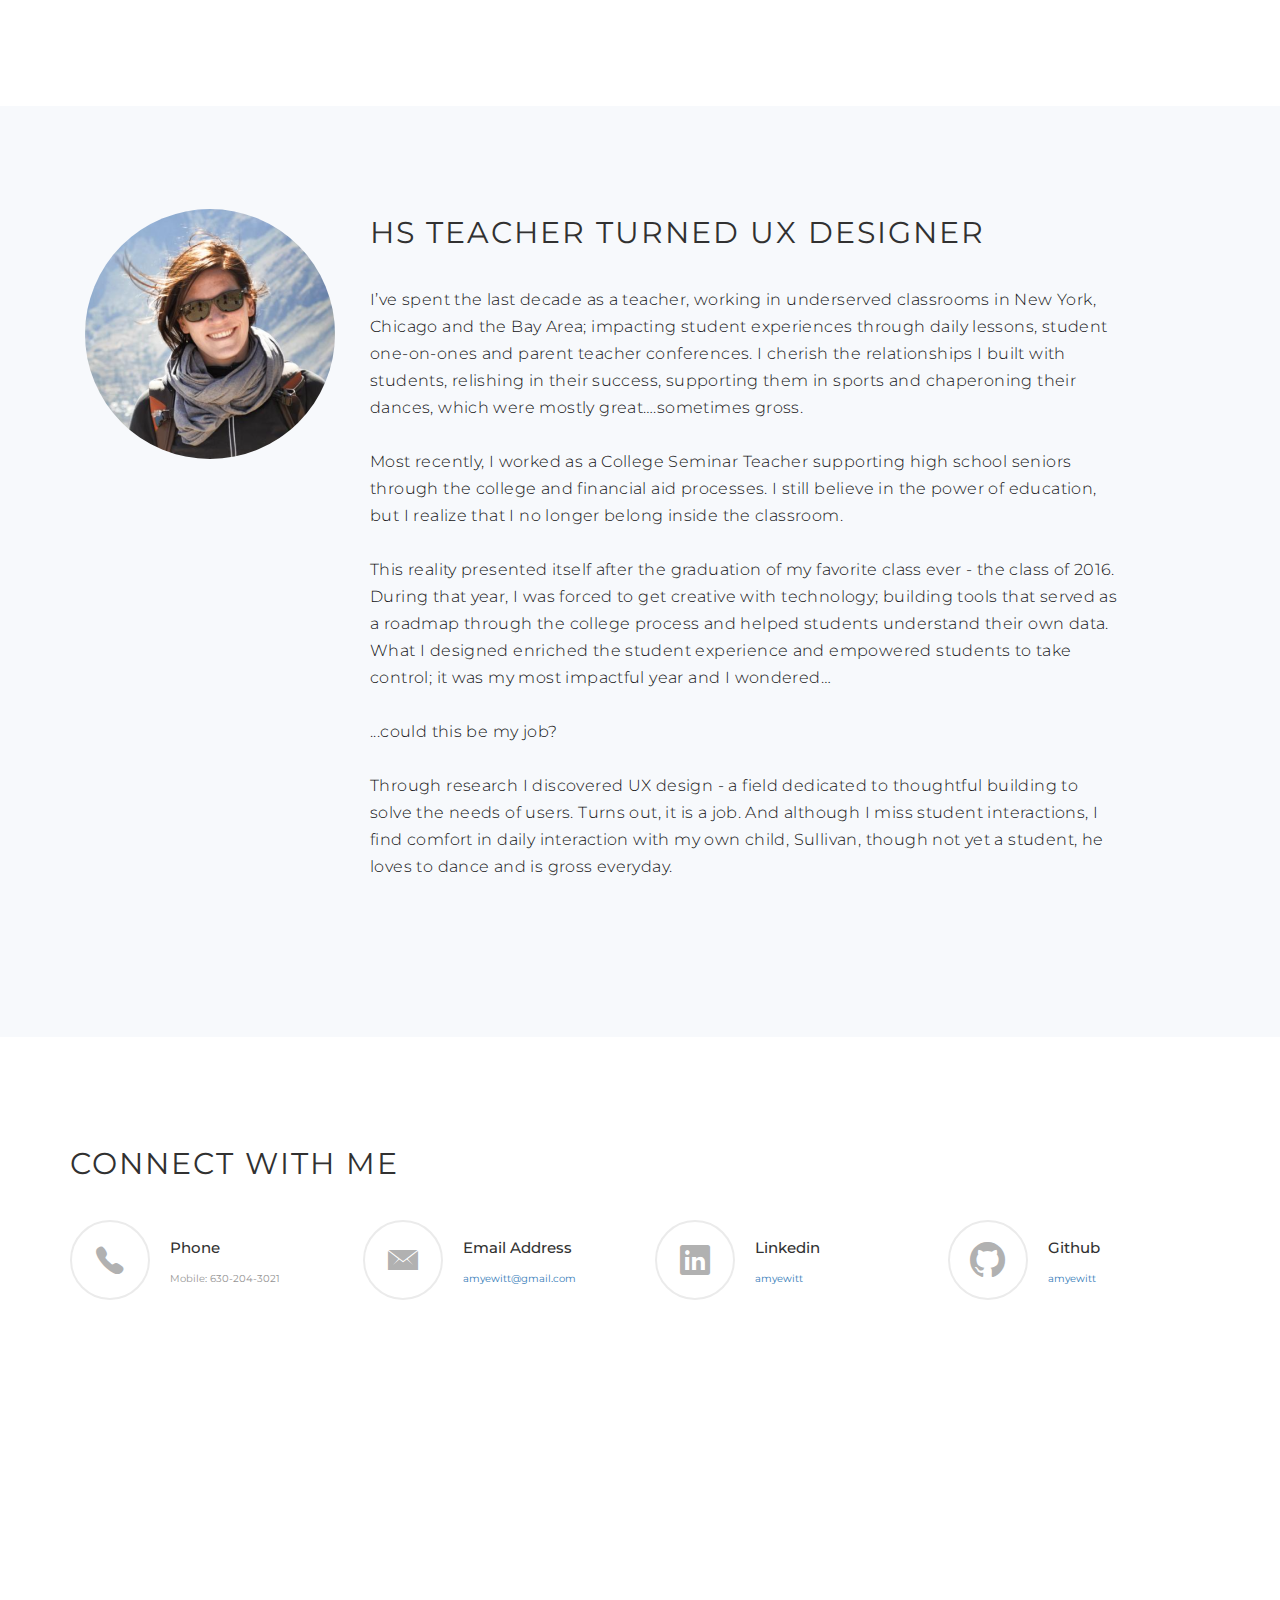
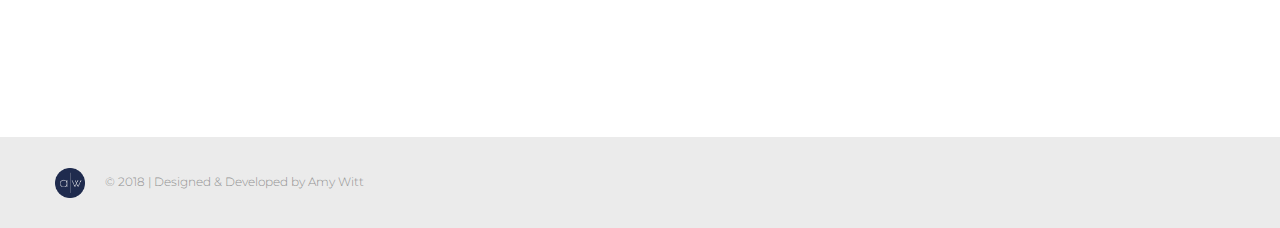
==== commit 19f7552a: "update" ====
--- a/index.html
+++ b/index.html
@@ -129,7 +129,7 @@
 									<a href="checkbox.html">
 	  							<div class="portfolio-item-name">
 	  								CheckBox<br>
-	                  <small>Responsive web design on cloud storage app for consumers</small>
+	                  <small>Responsive web design cloud storage app for consumers</small>
 	  							</div> <!-- /.portfolio-item-name -->
 								</a>
 	  						</div> <!-- /.portfolio-item-details -->
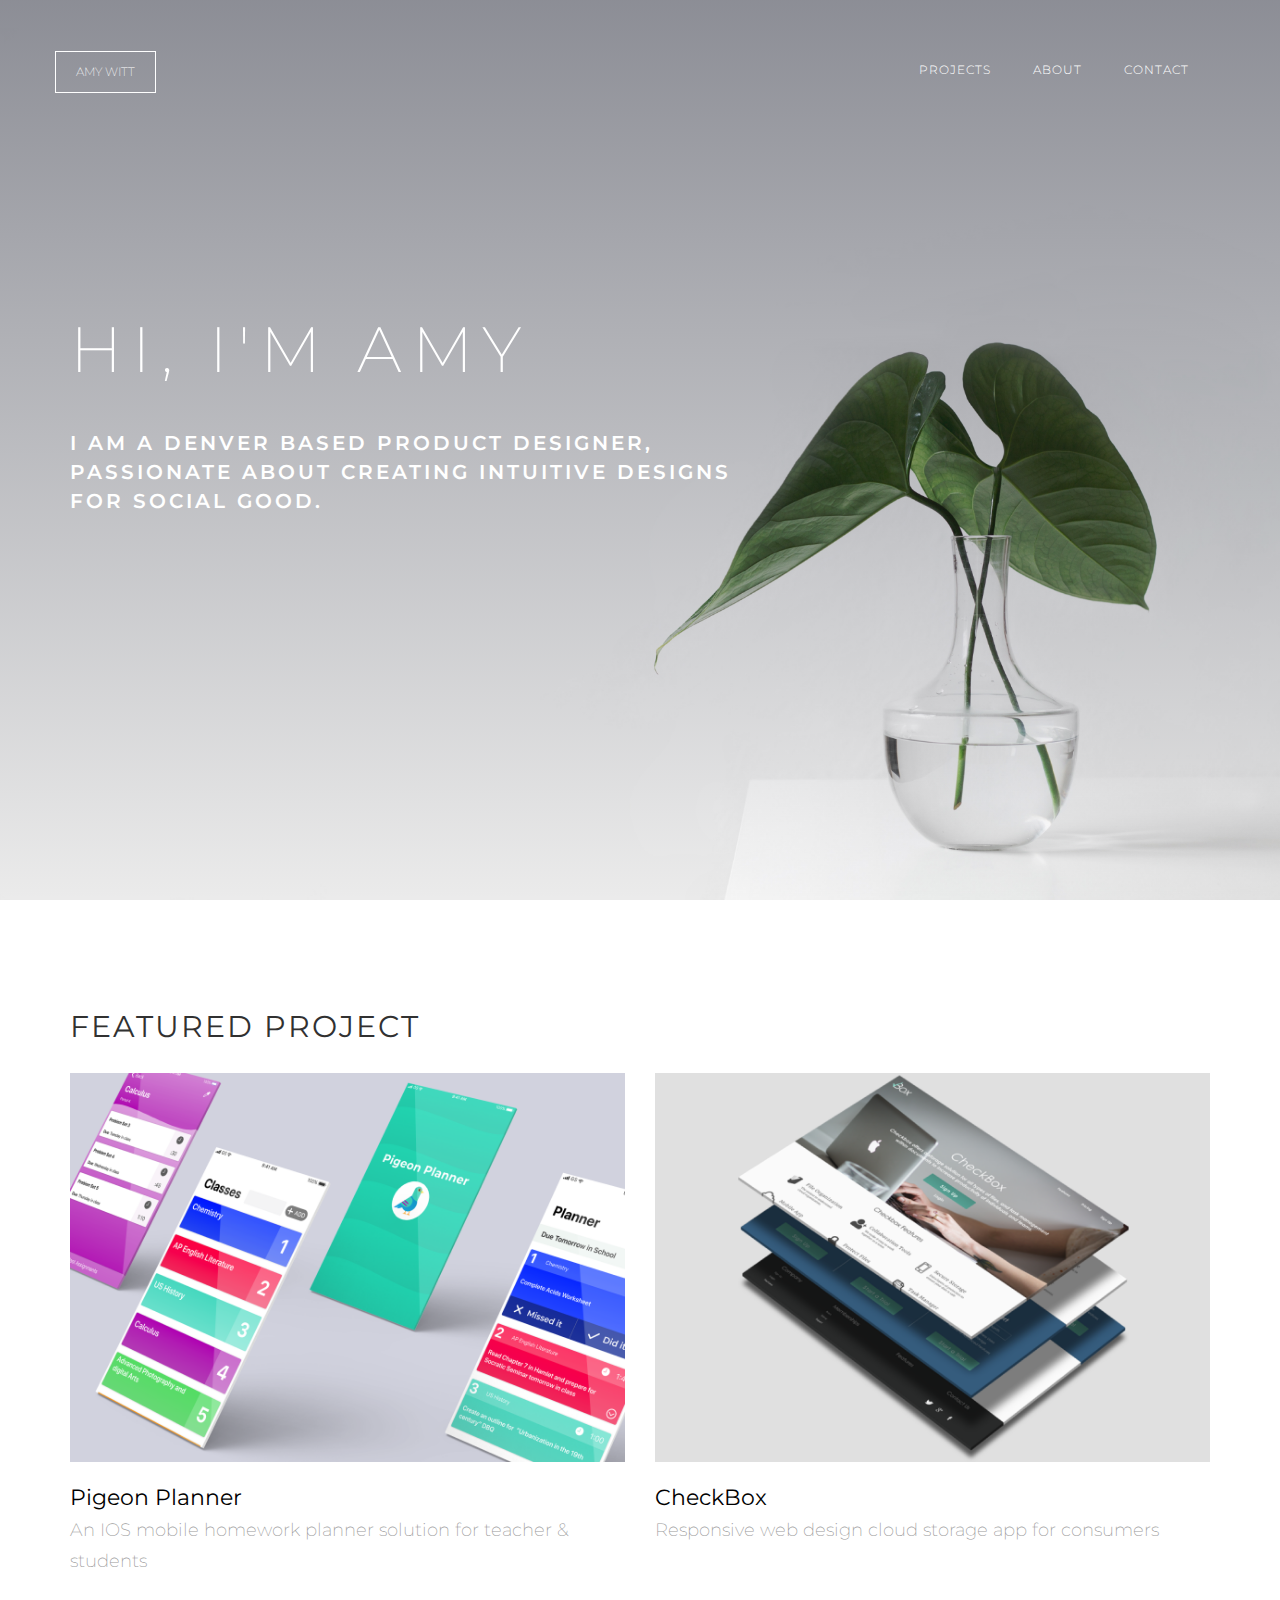
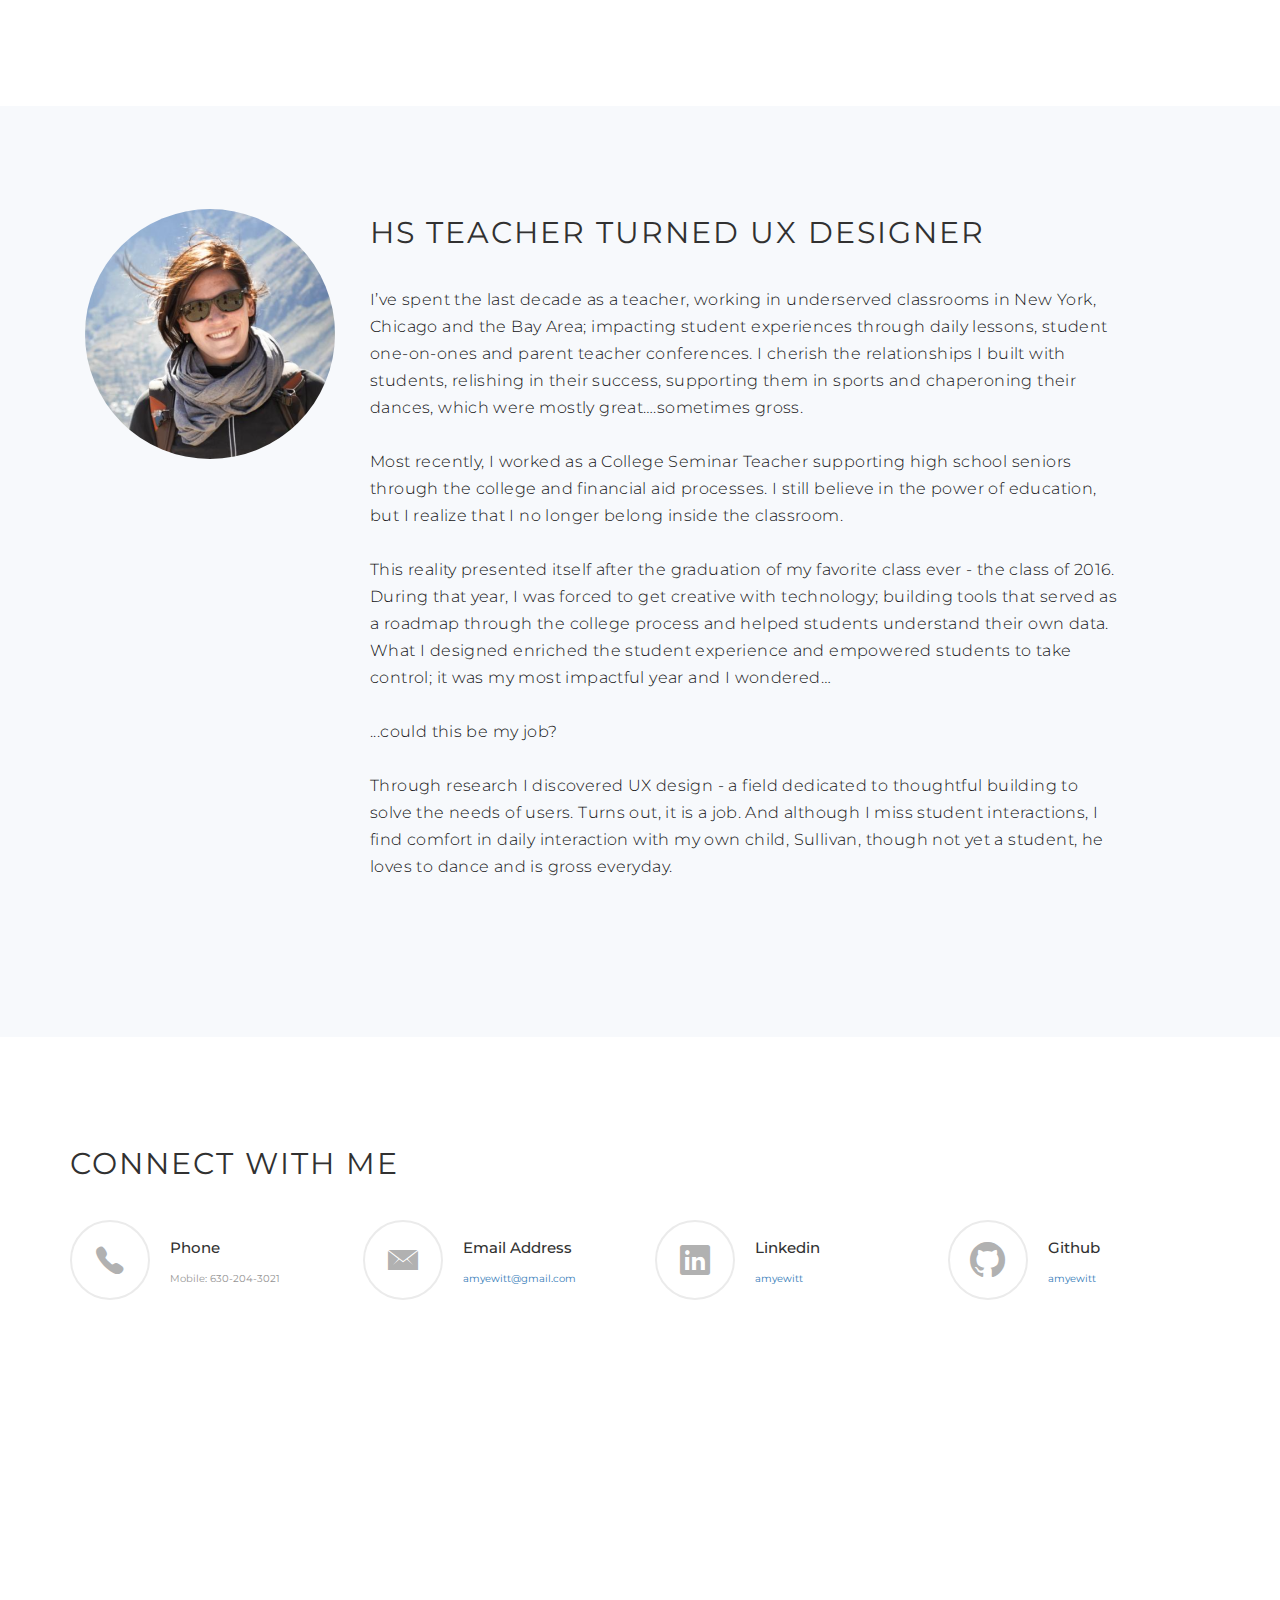
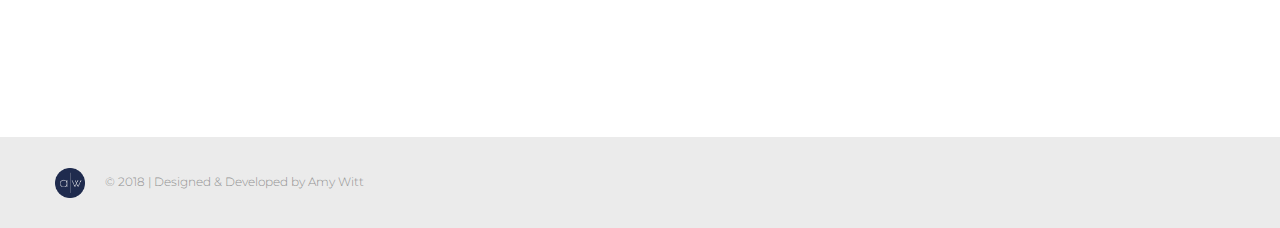
==== commit be02cc2f: "updated tagline" ====
--- a/index.html
+++ b/index.html
@@ -85,7 +85,7 @@
               Hi, I'm Amy
             </h1>
             <p class="header-subtitle">
-              I am a UX/UI designer, passionate about creating intuitive designs for social good, seeking a job in Denver or San Francisco.
+              I am a Denver based product designer, passionate about creating intuitive designs for social good.
             </p>
           </div> <!-- /.header-wrapper -->
         </div>
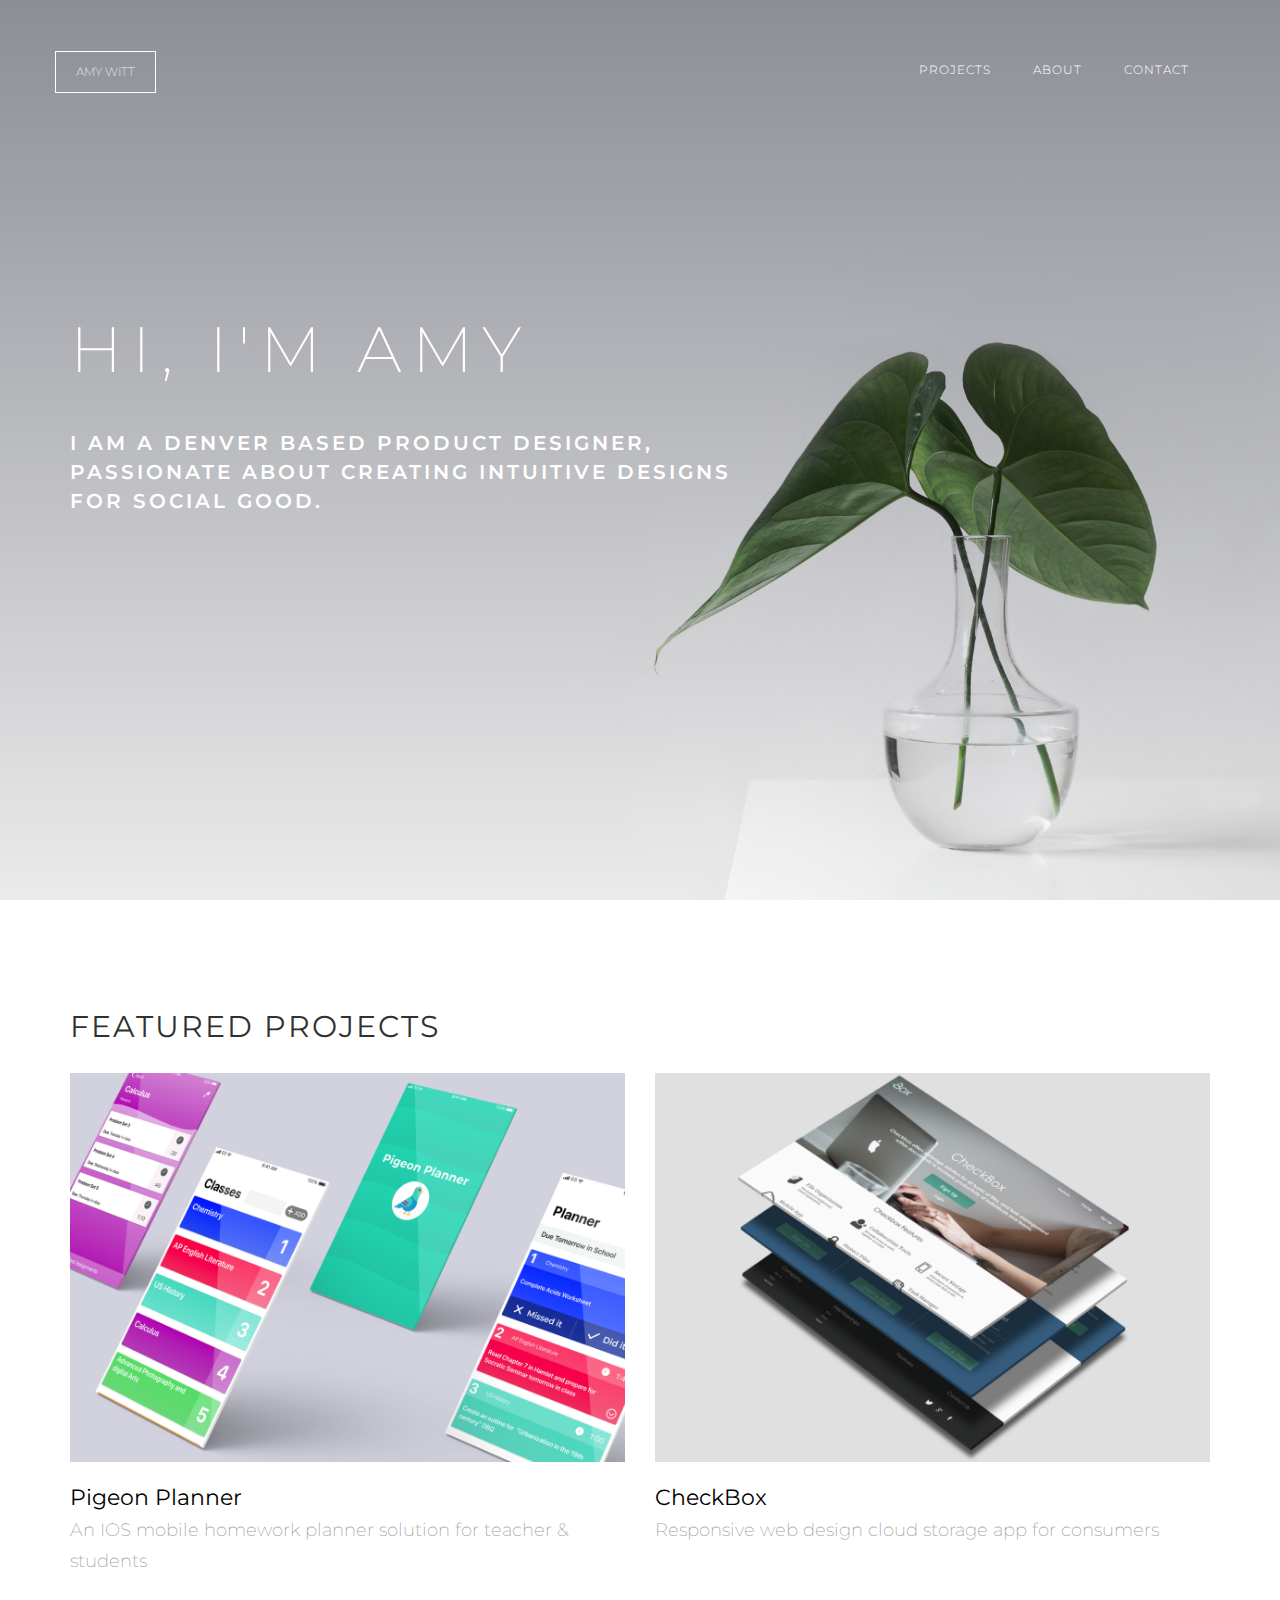
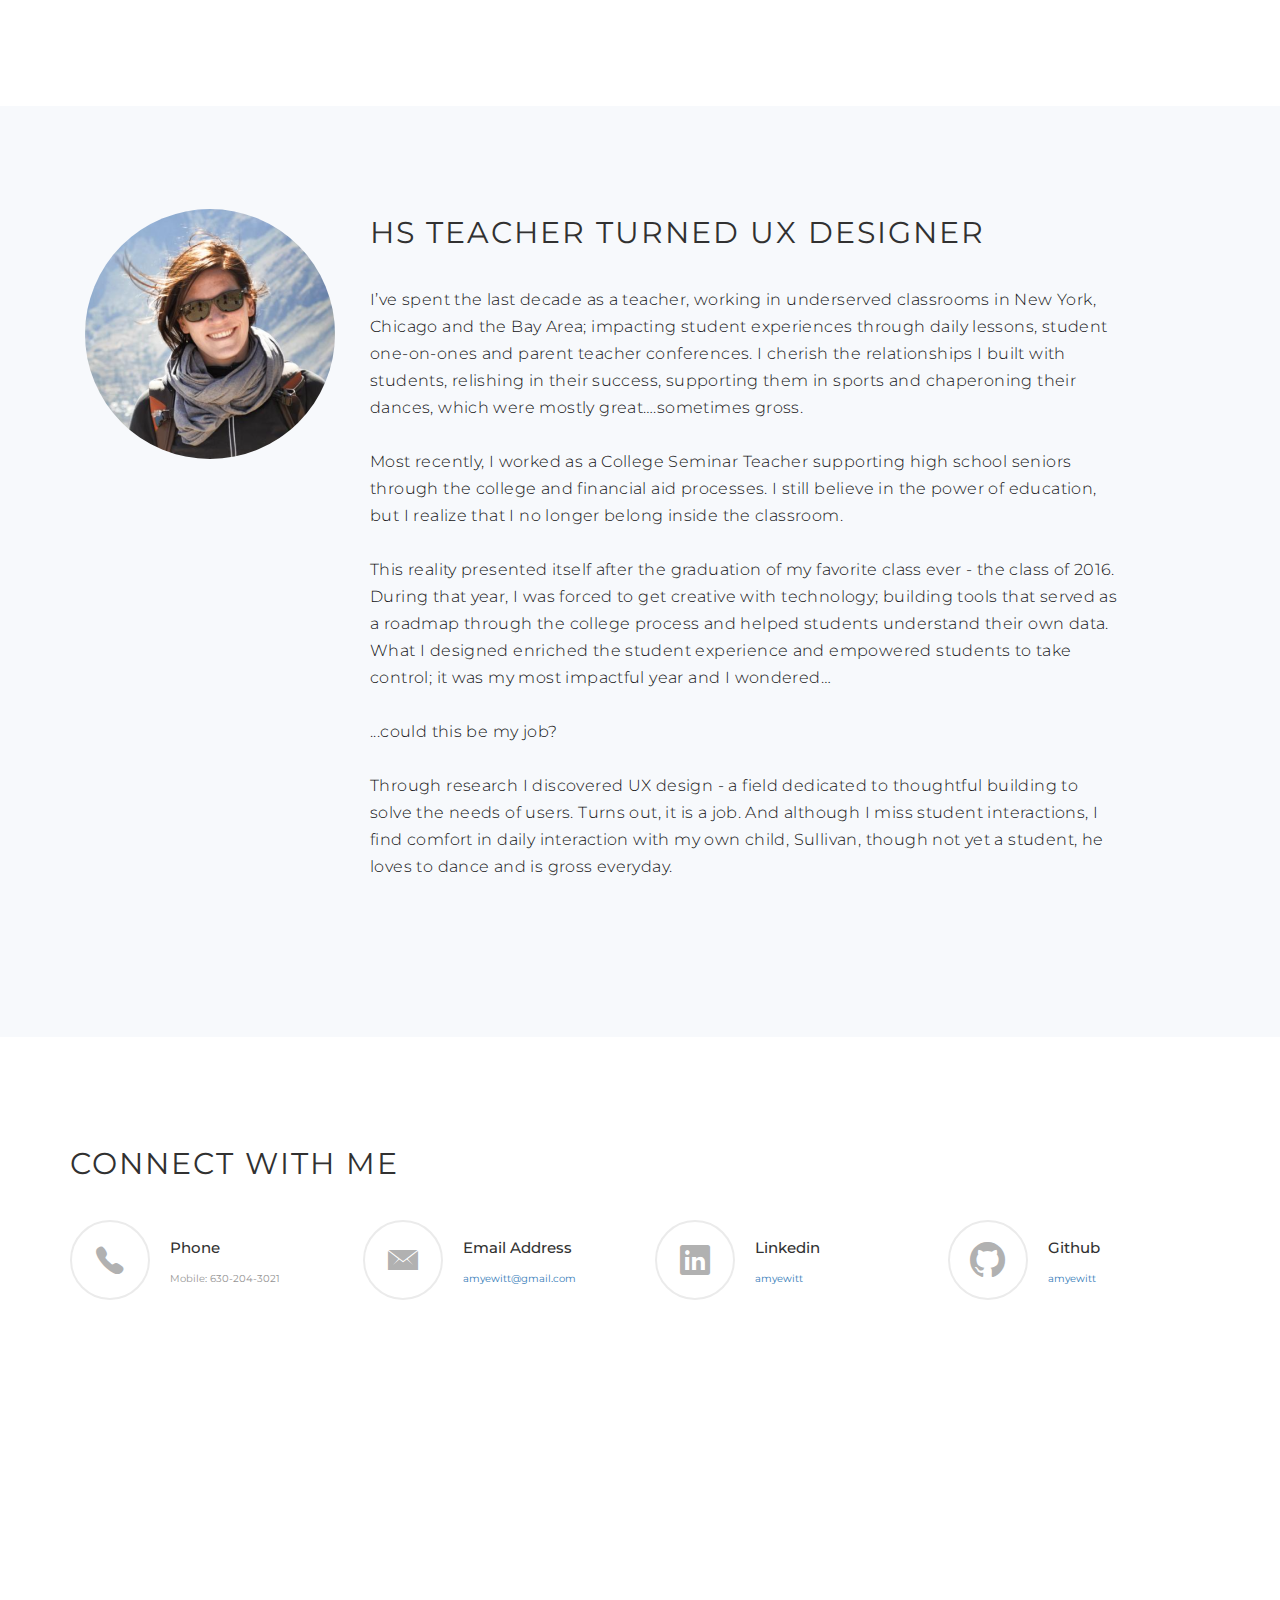
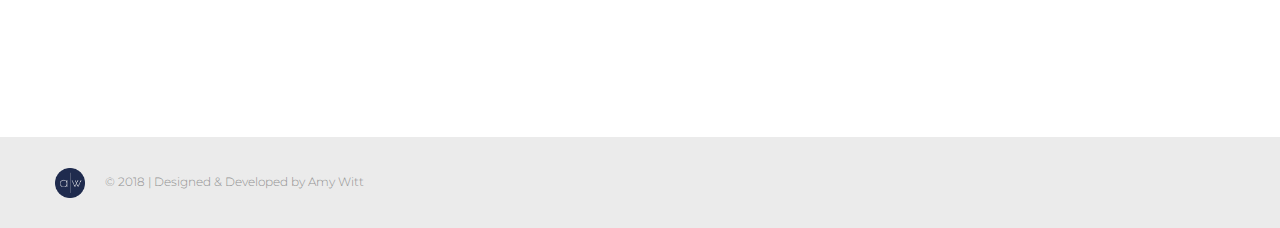
==== commit fb301eba: "updated projects" ====
--- a/index.html
+++ b/index.html
@@ -96,7 +96,7 @@
   	<section class="portfolio" id="portfolio">
   		<div class="container section-wrapper">
   			<h2 class="section-title black">
-  				featured project
+  				featured projects
   			</h2> <!-- /.section-title -->
   			<div class="row">
 					<!-- if one project col-bg-4 col-sm-8, if two projects col-md-6, col-sm-8, if 3 or more col-sm-4, col-md-8-->
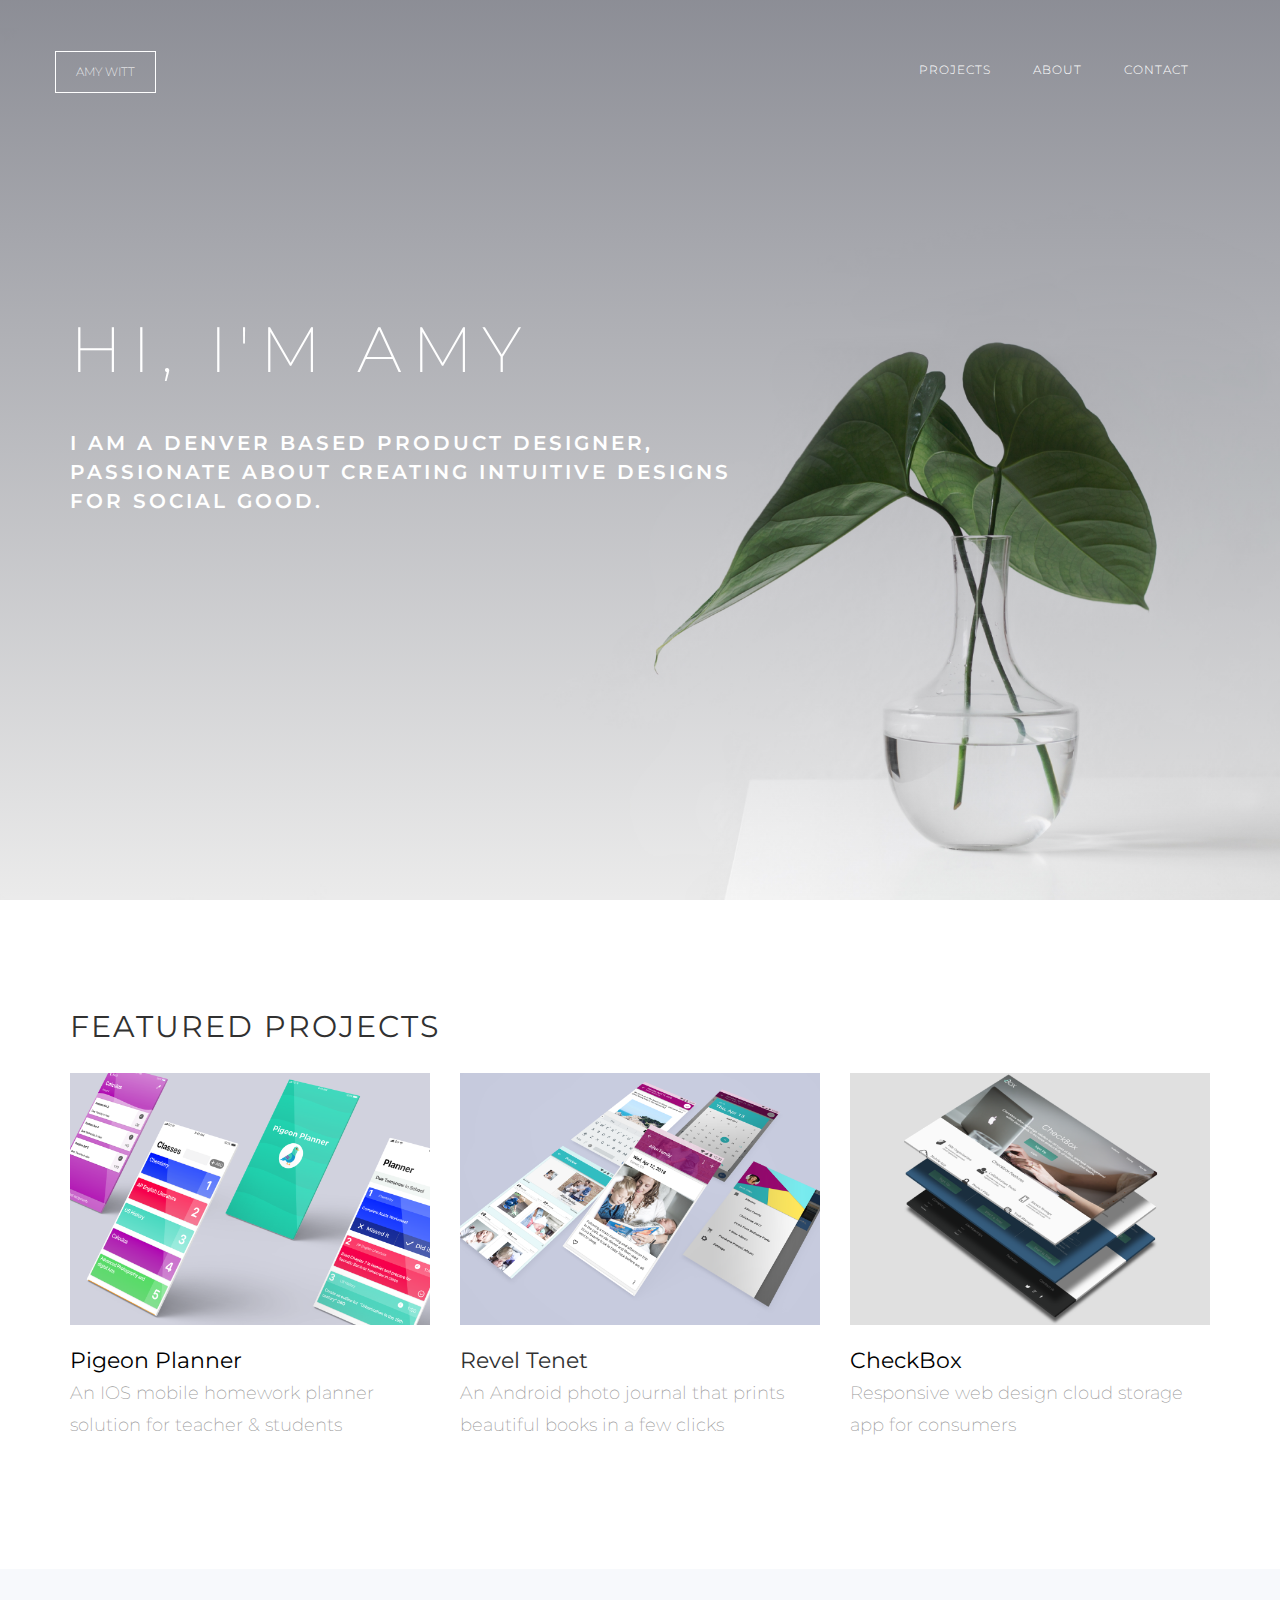
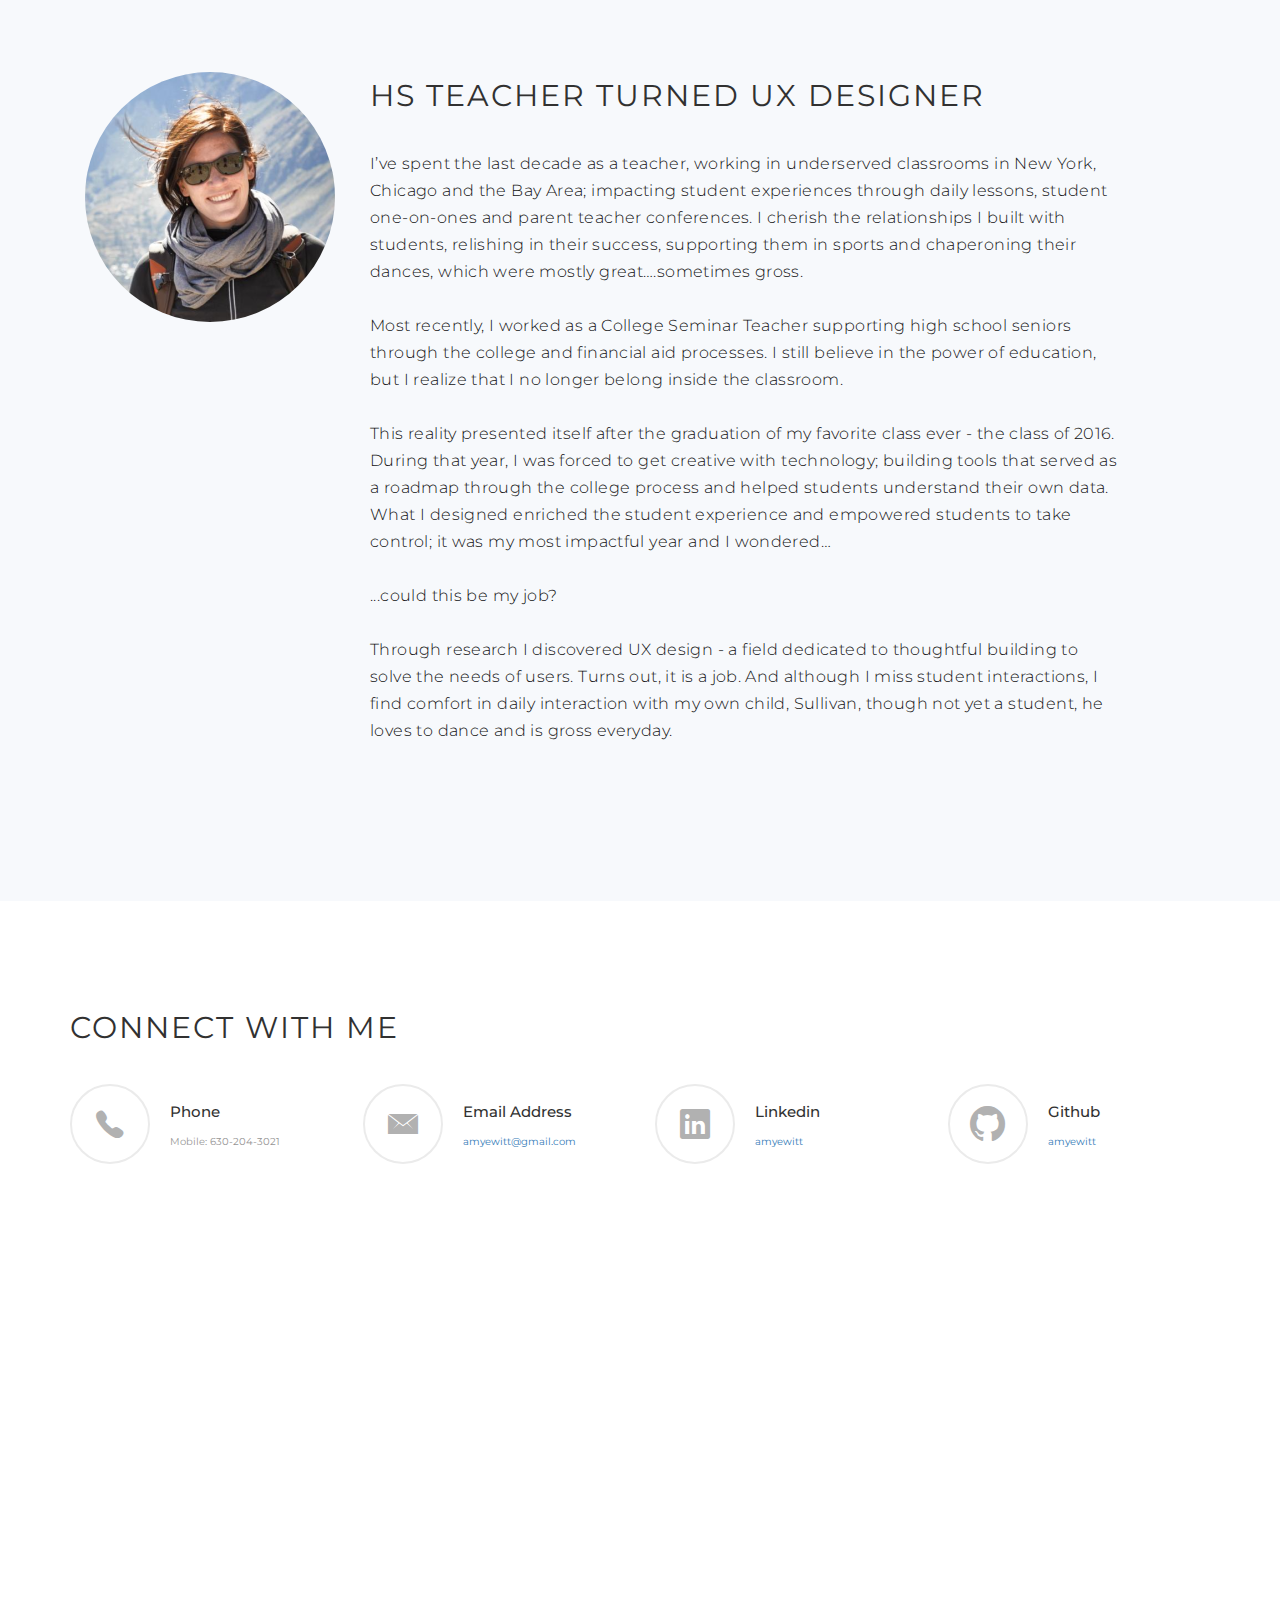
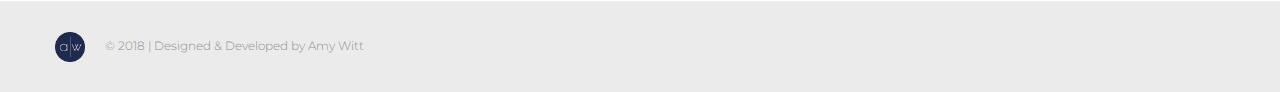
==== commit ebb62a90: "adding revel" ====
--- a/index.html
+++ b/index.html
@@ -100,7 +100,7 @@
   			</h2> <!-- /.section-title -->
   			<div class="row">
 					<!-- if one project col-bg-4 col-sm-8, if two projects col-md-6, col-sm-8, if 3 or more col-sm-4, col-md-8-->
-					<div class="col-md-6 col-sm-8">
+					<div class="col-sm-4">
   					<div class="portfolio-item">
   							<a href="pigeon.html">
   								<div class="portfolio-img">
@@ -118,7 +118,23 @@
   					</div> <!-- /.portfolio-item -->
   				</div> <!-- /.col-md-4 -->
 
-					<div class="col-md-6 col-sm-8">
+					<div class="col-sm-4">
+  					<div class="portfolio-item">
+  						<a href="revel.html">
+  							<div class="portfolio-img">
+  									<img src="assets/images/port-3.png" alt="project image" class="port-item">
+  							</div>
+  						</a>
+  						<div class="portfolio-item-details">
+  							<div class="portfolio-item-name">
+  								Revel Tenet <br>
+                  <small>An Android photo journal that prints beautiful books in a few clicks</small>
+  							</div>
+  						</div>
+  					</div>
+  				</div>
+
+					<div class="col-sm-4">
   					<div class="portfolio-item">
   							<a href="checkbox.html">
   								<div class="portfolio-img">
@@ -138,21 +154,6 @@
 
 
 					<!--
-  				<div class="col-sm-4 col-med-8">
-  					<div class="portfolio-item">
-  						<a href="#">
-  							<div class="portfolio-img">
-  									<img src="assets/images/port-3.png" alt="project image" class="port-item">
-  							</div>
-  						</a>
-  						<div class="portfolio-item-details">
-  							<div class="portfolio-item-name">
-  								Project Title <br>
-                  <small>A short summary of the project for visitors to understand my role</small>
-  							</div>
-  						</div>
-  					</div>
-  				</div>
   				<div class="col-sm-4 col-med-8">
   					<div class="portfolio-item">
   						<a href="#">
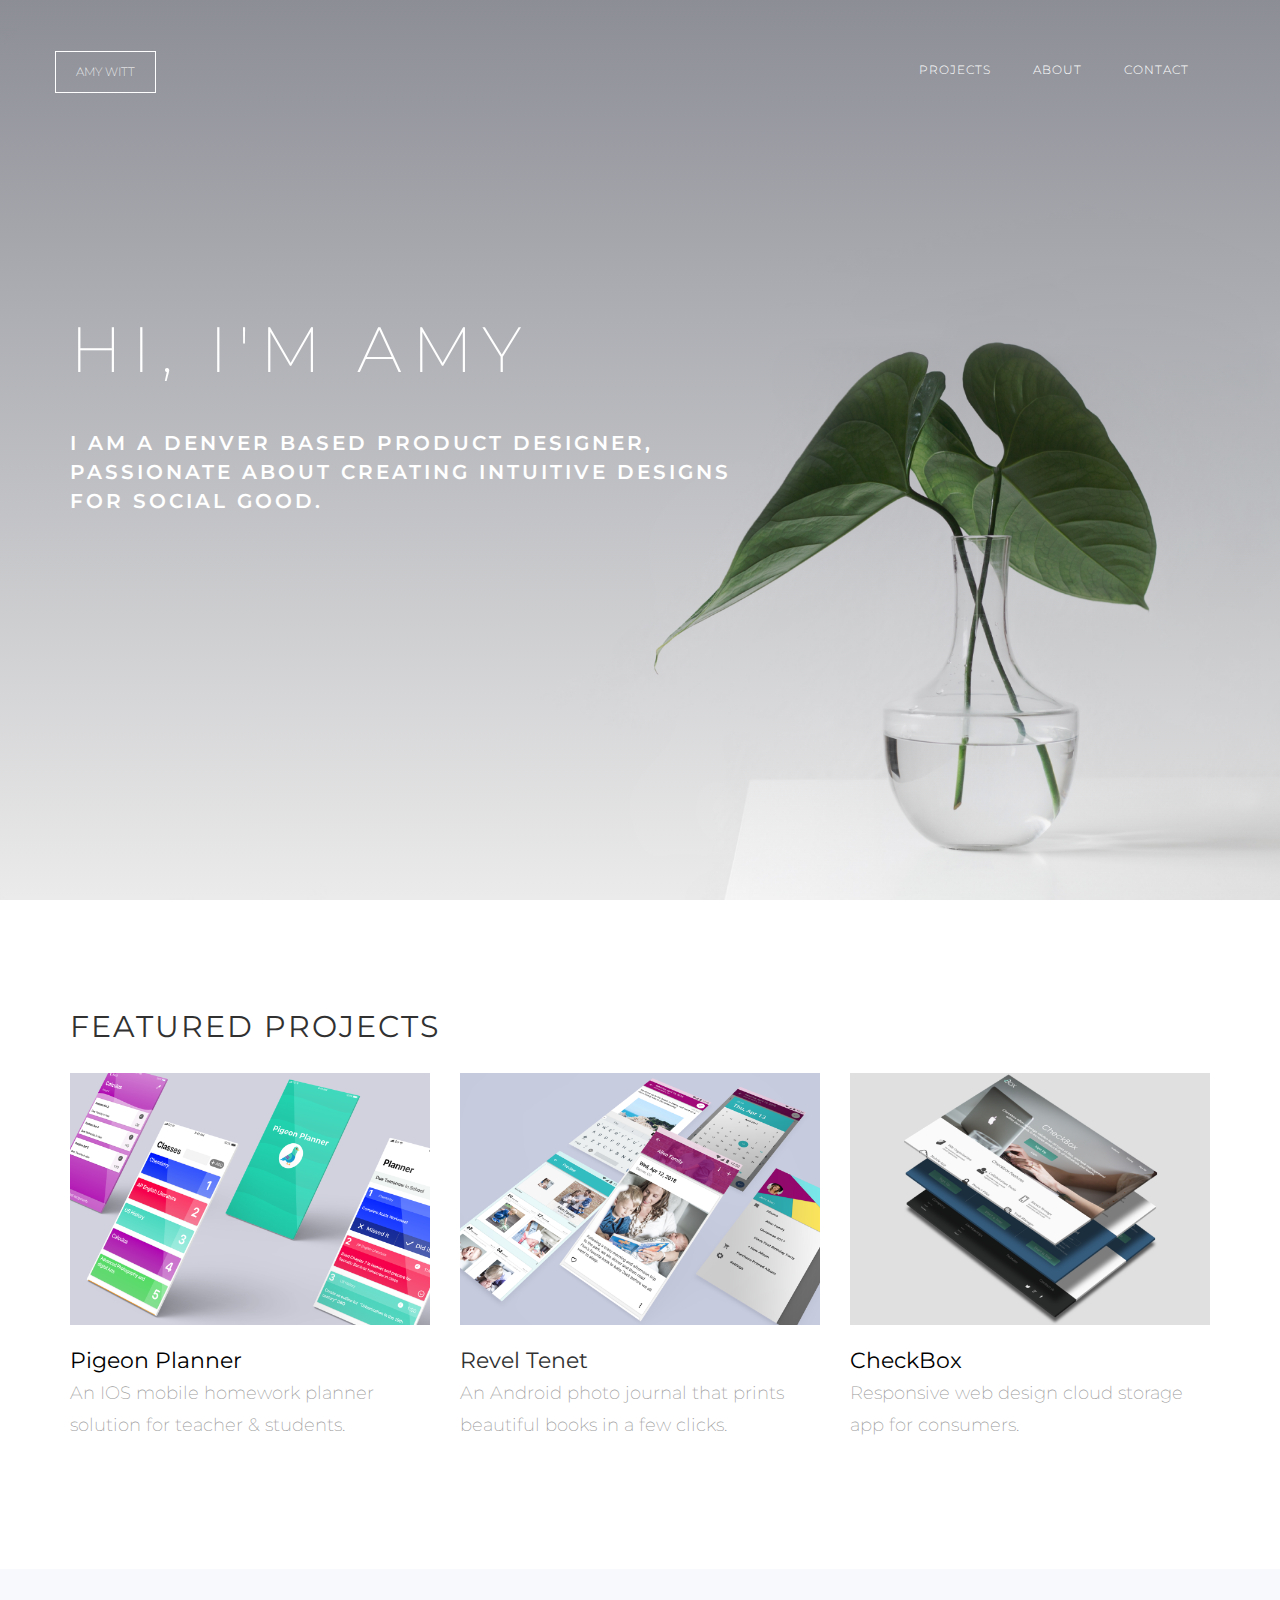
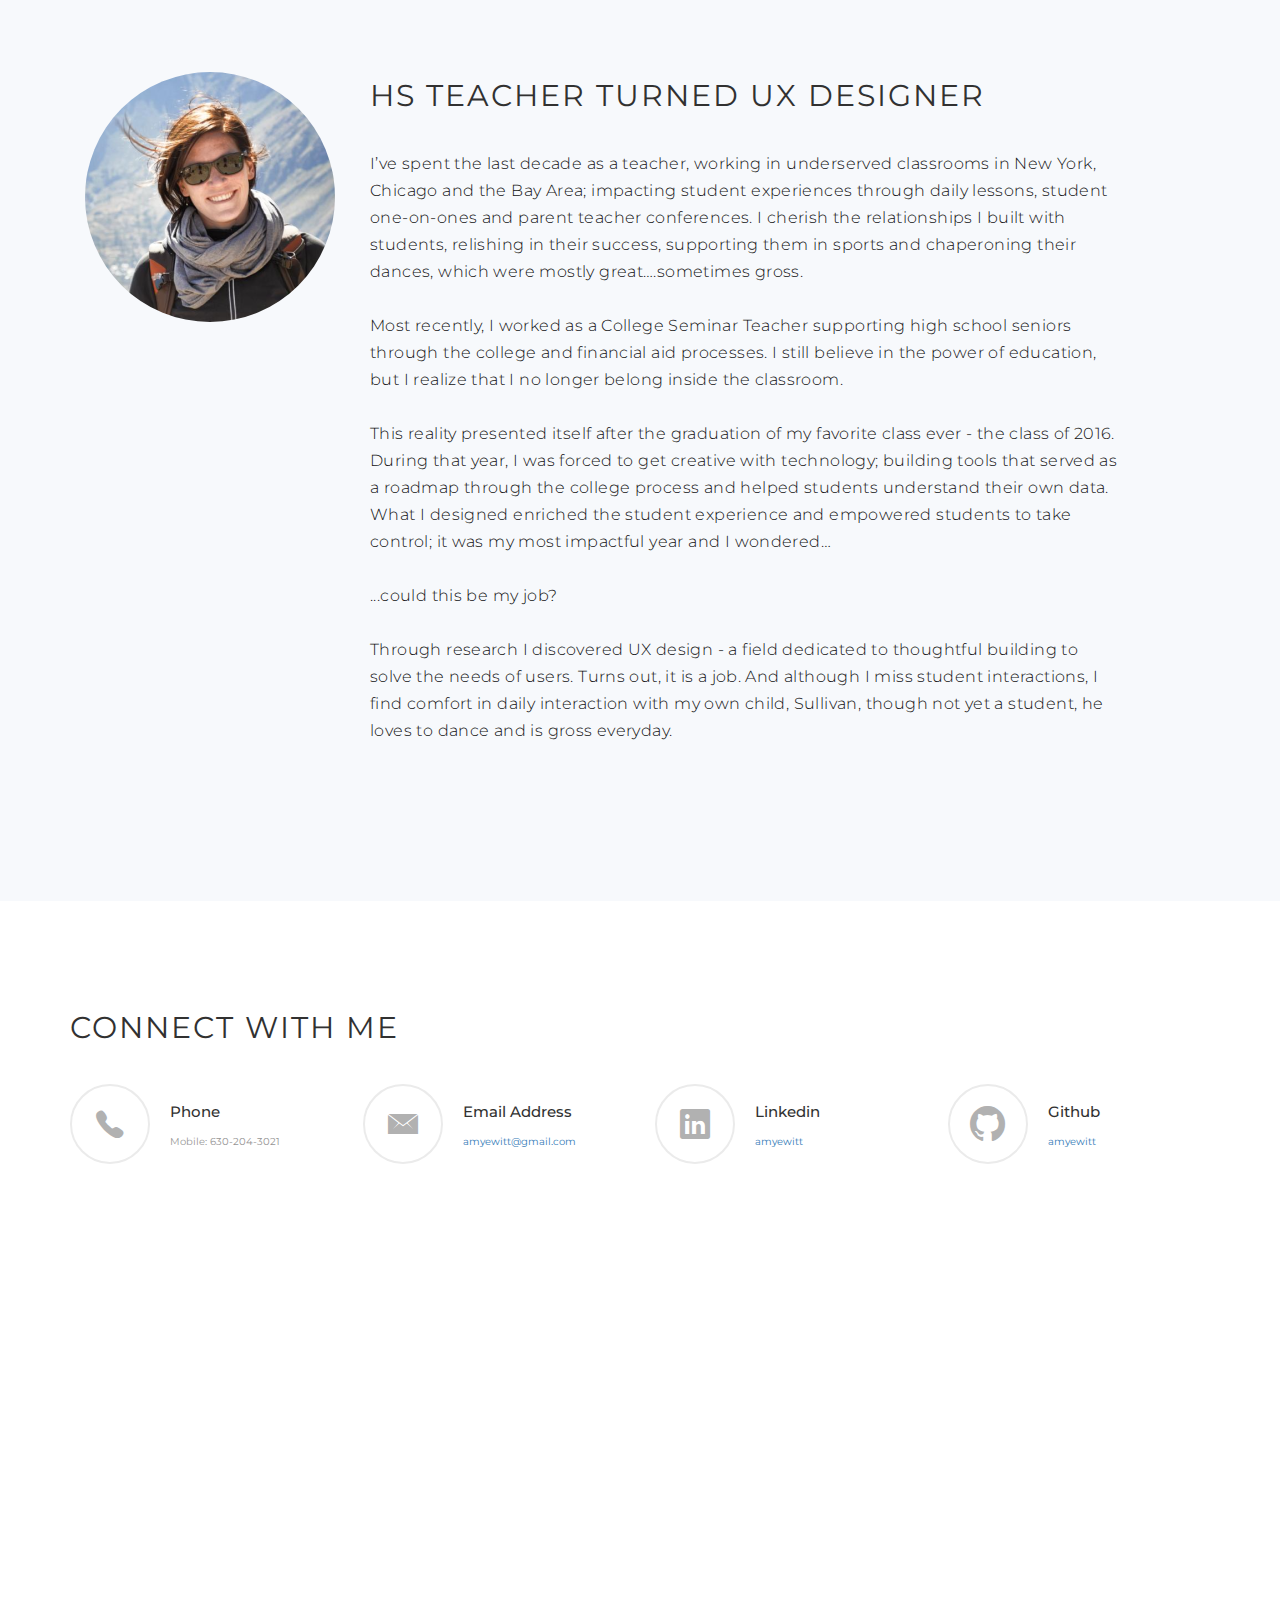
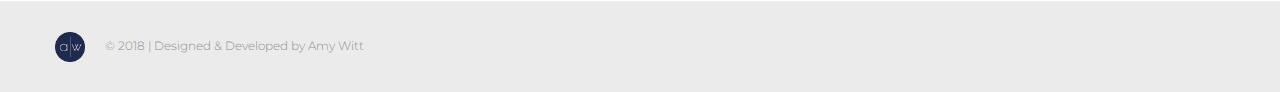
==== commit ee15d18e: "couple changes" ====
--- a/index.html
+++ b/index.html
@@ -111,7 +111,7 @@
 									<a href="pigeon.html">
 	  							<div class="portfolio-item-name">
 	  								Pigeon Planner<br>
-	                  <small>An IOS mobile homework planner solution for teacher & students</small>
+	                  <small>An IOS mobile homework planner solution for teacher & students.</small>
 	  							</div> <!-- /.portfolio-item-name -->
 								</a>
 	  						</div> <!-- /.portfolio-item-details -->
@@ -128,7 +128,7 @@
   						<div class="portfolio-item-details">
   							<div class="portfolio-item-name">
   								Revel Tenet <br>
-                  <small>An Android photo journal that prints beautiful books in a few clicks</small>
+                  <small>An Android photo journal that prints beautiful books in a few clicks.</small>
   							</div>
   						</div>
   					</div>
@@ -145,7 +145,7 @@
 									<a href="checkbox.html">
 	  							<div class="portfolio-item-name">
 	  								CheckBox<br>
-	                  <small>Responsive web design cloud storage app for consumers</small>
+	                  <small>Responsive web design cloud storage app for consumers.</small>
 	  							</div> <!-- /.portfolio-item-name -->
 								</a>
 	  						</div> <!-- /.portfolio-item-details -->
